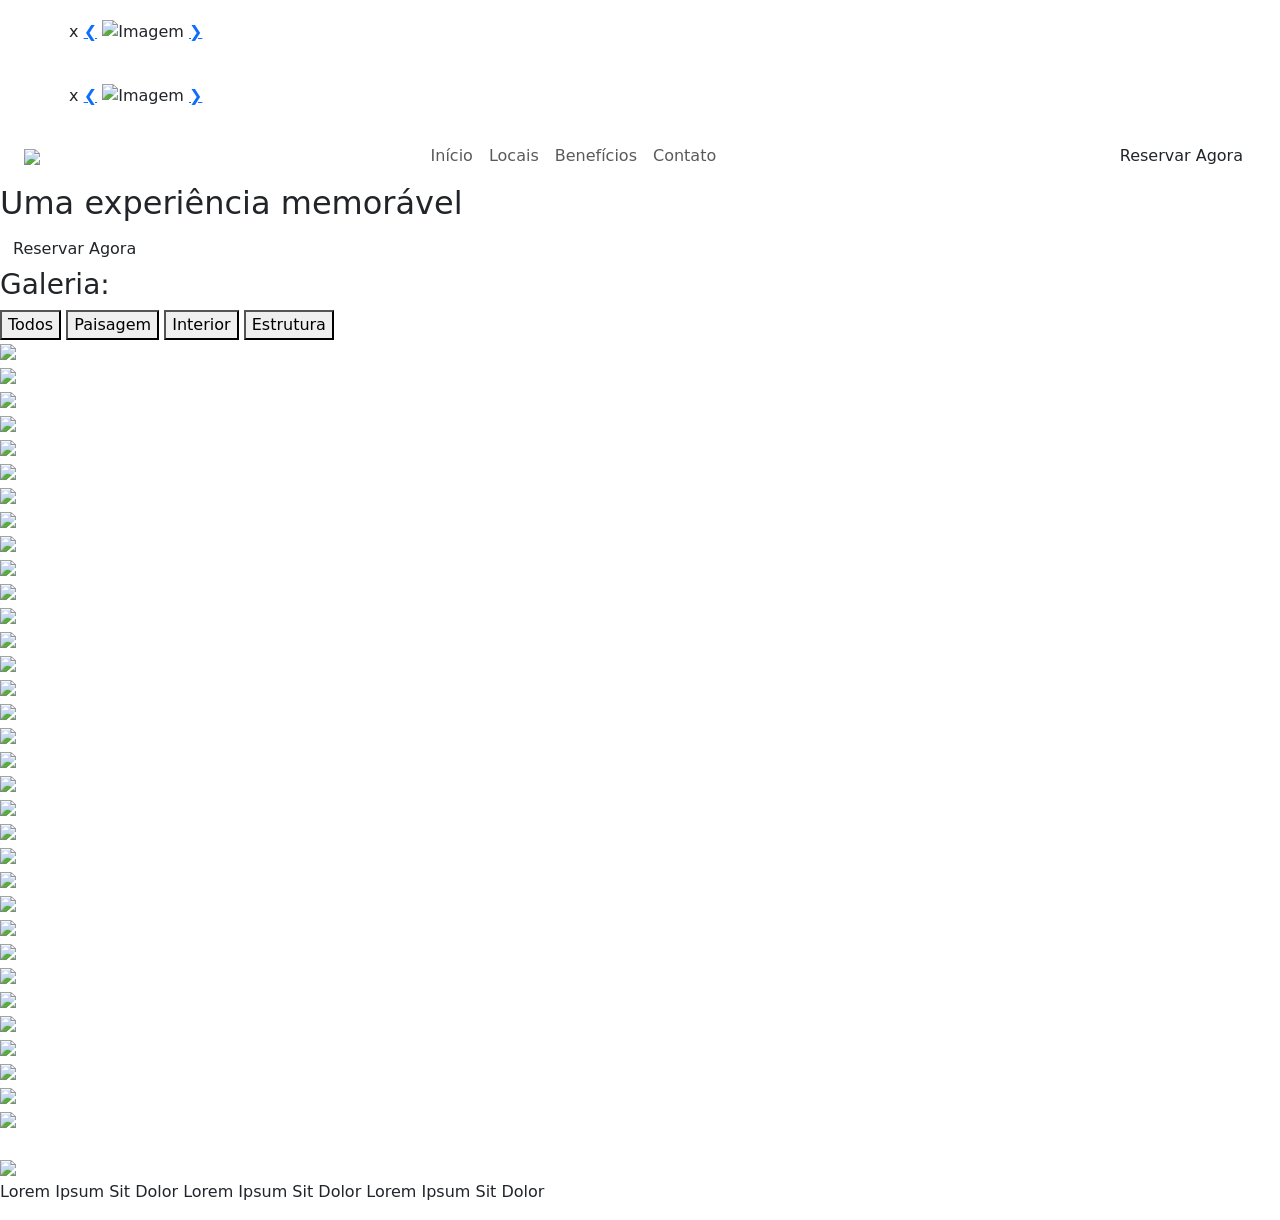
==== chacara.html @ eac4991c "Add files via upload" ====
<!DOCTYPE html>
<html lang="pt-br">

<head>
    <meta charset="UTF-8" />
    <meta name="viewport" content="width=device-width, initial-scale=1.0" />
    <link href="https://cdn.jsdelivr.net/npm/bootstrap@5.3.2/dist/css/bootstrap.min.css" rel="stylesheet"
        integrity="sha384-T3c6CoIi6uLrA9TneNEoa7RxnatzjcDSCmG1MXxSR1GAsXEV/Dwwykc2MPK8M2HN" crossorigin="anonymous" />
    <link rel="stylesheet" href="assets/css/global.css" />
    <link rel="stylesheet" href="assets/css/style.css" />
    <link rel="stylesheet" href="assets/css/galeria.css" />
    <link rel="stylesheet" href="assets/css/modal.css" />
    <title>chácara Pé na Areia</title>
    <!-- Favicons -->
    <link href="assets/img/Canis/Canis.svg" rel="icon" />
    <link href="assets/img/Canis/Canis.svg" rel="apple-touch-icon" />
</head>

<body>
    <main>
        <!-- Modal Image -->
        <div id="modal-image">
            <dv class="modal-content-img">
                <span class="modal-counter" id="modal-counter"></span>
                <a href="#" id="download-link" download><svg fill="#ffffff" height="64px" width="64px" version="1.1"
                        id="Layer_1" xmlns="http://www.w3.org/2000/svg" xmlns:xlink="http://www.w3.org/1999/xlink"
                        viewBox="0 0 330.00 330.00" xml:space="preserve" stroke="#ffffff" stroke-width="0.0033">
                        <g id="SVGRepo_bgCarrier" stroke-width="0"></g>
                        <g id="SVGRepo_tracerCarrier" stroke-linecap="round" stroke-linejoin="round"></g>
                        <g id="SVGRepo_iconCarrier">
                            <g id="XMLID_24_">
                                <path id="XMLID_25_"
                                    d="M154.389,265.602c0.351,0.35,0.719,0.683,1.103,0.997c0.169,0.138,0.347,0.258,0.52,0.388 c0.218,0.164,0.432,0.333,0.659,0.484c0.212,0.142,0.432,0.265,0.649,0.395c0.202,0.121,0.4,0.248,0.608,0.359 c0.224,0.12,0.453,0.221,0.681,0.328c0.215,0.102,0.427,0.21,0.648,0.301c0.223,0.092,0.45,0.167,0.676,0.247 c0.235,0.085,0.468,0.175,0.709,0.248c0.226,0.068,0.456,0.119,0.685,0.176c0.246,0.062,0.489,0.131,0.739,0.181 c0.263,0.052,0.528,0.083,0.794,0.121c0.219,0.031,0.435,0.073,0.658,0.095c0.492,0.048,0.986,0.075,1.48,0.075 c0.494,0,0.988-0.026,1.48-0.075c0.225-0.022,0.444-0.064,0.667-0.096c0.262-0.037,0.524-0.068,0.784-0.12 c0.255-0.05,0.503-0.121,0.754-0.184c0.223-0.057,0.448-0.105,0.669-0.172c0.246-0.075,0.483-0.167,0.724-0.253 c0.221-0.08,0.444-0.152,0.662-0.242c0.225-0.093,0.44-0.202,0.659-0.306c0.225-0.106,0.452-0.206,0.672-0.324 c0.21-0.112,0.408-0.239,0.611-0.361c0.217-0.13,0.437-0.252,0.648-0.394c0.222-0.148,0.431-0.314,0.643-0.473 c0.179-0.134,0.362-0.258,0.536-0.4c0.365-0.3,0.714-0.617,1.049-0.949c0.016-0.016,0.033-0.028,0.049-0.044l70.002-69.998 c5.858-5.858,5.858-15.355,0-21.213c-5.857-5.858-15.355-5.857-21.213-0.001l-44.396,44.393V15c0-8.284-6.716-15-15-15 c-8.284,0-15,6.716-15,15v203.785l-44.392-44.391c-5.858-5.858-15.356-5.858-21.213,0c-5.858,5.858-5.858,15.355,0,21.213 L154.389,265.602z">
                                </path>
                                <path id="XMLID_26_"
                                    d="M315,300H15c-8.284,0-15,6.716-15,15s6.716,15,15,15h300c8.284,0,15-6.716,15-15S323.284,300,315,300z">
                                </path>
                            </g>
                        </g>
                    </svg></a>
                <span class="close-img" onclick="closeModal()">x</span>
                <a href="#" class="prev" onclick="changeImage(-1)">&#10094;</a>
                <img src="" alt="Imagem" id="modal-img" class="modal-img">
                <a href="#" class="next" onclick="changeImage(1)">&#10095;</a>
            </dv>
        </div>
        <!-- Modal Image -->
        <div id="modal-image">
            <dv class="modal-content-img">
                <span class="modal-counter" id="modal-counter"></span>
                <a href="#" id="download-link" download><svg fill="#ffffff" height="64px" width="64px" version="1.1"
                        id="Layer_1" xmlns="http://www.w3.org/2000/svg" xmlns:xlink="http://www.w3.org/1999/xlink"
                        viewBox="0 0 330.00 330.00" xml:space="preserve" stroke="#ffffff" stroke-width="0.0033">
                        <g id="SVGRepo_bgCarrier" stroke-width="0"></g>
                        <g id="SVGRepo_tracerCarrier" stroke-linecap="round" stroke-linejoin="round"></g>
                        <g id="SVGRepo_iconCarrier">
                            <g id="XMLID_24_">
                                <path id="XMLID_25_"
                                    d="M154.389,265.602c0.351,0.35,0.719,0.683,1.103,0.997c0.169,0.138,0.347,0.258,0.52,0.388 c0.218,0.164,0.432,0.333,0.659,0.484c0.212,0.142,0.432,0.265,0.649,0.395c0.202,0.121,0.4,0.248,0.608,0.359 c0.224,0.12,0.453,0.221,0.681,0.328c0.215,0.102,0.427,0.21,0.648,0.301c0.223,0.092,0.45,0.167,0.676,0.247 c0.235,0.085,0.468,0.175,0.709,0.248c0.226,0.068,0.456,0.119,0.685,0.176c0.246,0.062,0.489,0.131,0.739,0.181 c0.263,0.052,0.528,0.083,0.794,0.121c0.219,0.031,0.435,0.073,0.658,0.095c0.492,0.048,0.986,0.075,1.48,0.075 c0.494,0,0.988-0.026,1.48-0.075c0.225-0.022,0.444-0.064,0.667-0.096c0.262-0.037,0.524-0.068,0.784-0.12 c0.255-0.05,0.503-0.121,0.754-0.184c0.223-0.057,0.448-0.105,0.669-0.172c0.246-0.075,0.483-0.167,0.724-0.253 c0.221-0.08,0.444-0.152,0.662-0.242c0.225-0.093,0.44-0.202,0.659-0.306c0.225-0.106,0.452-0.206,0.672-0.324 c0.21-0.112,0.408-0.239,0.611-0.361c0.217-0.13,0.437-0.252,0.648-0.394c0.222-0.148,0.431-0.314,0.643-0.473 c0.179-0.134,0.362-0.258,0.536-0.4c0.365-0.3,0.714-0.617,1.049-0.949c0.016-0.016,0.033-0.028,0.049-0.044l70.002-69.998 c5.858-5.858,5.858-15.355,0-21.213c-5.857-5.858-15.355-5.857-21.213-0.001l-44.396,44.393V15c0-8.284-6.716-15-15-15 c-8.284,0-15,6.716-15,15v203.785l-44.392-44.391c-5.858-5.858-15.356-5.858-21.213,0c-5.858,5.858-5.858,15.355,0,21.213 L154.389,265.602z">
                                </path>
                                <path id="XMLID_26_"
                                    d="M315,300H15c-8.284,0-15,6.716-15,15s6.716,15,15,15h300c8.284,0,15-6.716,15-15S323.284,300,315,300z">
                                </path>
                            </g>
                        </g>
                    </svg></a>
                <span class="close-img" onclick="closeModal()">x</span>
                <a href="#" class="prev" onclick="changeImage(-1)">&#10094;</a>
                <img src="" alt="Imagem" id="modal-img" class="modal-img">
                <a href="#" class="next" onclick="changeImage(1)">&#10095;</a>
            </dv>
        </div>
        <header class="container-fluid chacara">
            <nav id="offcanvas" class="navbar justify-content-around navbar-expand-md ">
                <div class="container-fluid">
                    <a class="navbar-toggler d-md-none" type="a" data-bs-toggle="offcanvas"
                        data-bs-target="#offcanvasNavbar" aria-controls="offcanvasNavbar"
                        aria-label="Toggle navigation">
                        <!-- Icone Botão OffCanvas -->
                        <svg xmlns="http://www.w3.org/2000/svg" width="22" height="22" viewBox="0 0 22 22" fill="none">
                            <path
                                d="M0.626465 15.625H13.436C13.5183 15.6251 13.5998 15.6089 13.6758 15.5774C13.7519 15.546 13.821 15.4998 13.8792 15.4417C13.9373 15.3835 13.9835 15.3144 14.0149 15.2383C14.0464 15.1623 14.0626 15.0808 14.0625 14.9985V13.1265C14.0626 13.0442 14.0464 12.9627 14.0149 12.8867C13.9835 12.8106 13.9373 12.7415 13.8792 12.6833C13.821 12.6252 13.7519 12.579 13.6758 12.5476C13.5998 12.5161 13.5183 12.4999 13.436 12.5H0.626465C0.544178 12.4999 0.462687 12.5161 0.386651 12.5476C0.310616 12.579 0.24153 12.6252 0.183344 12.6833C0.125159 12.7415 0.0790163 12.8106 0.0475562 12.8867C0.0160961 12.9627 -6.40206e-05 13.0442 1.90603e-07 13.1265V14.9985C-6.40206e-05 15.0808 0.0160961 15.1623 0.0475562 15.2383C0.0790163 15.3144 0.125159 15.3835 0.183344 15.4417C0.24153 15.4998 0.310616 15.546 0.386651 15.5774C0.462687 15.6089 0.544178 15.6251 0.626465 15.625ZM0.626465 3.125H13.436C13.5183 3.12506 13.5998 3.1089 13.6758 3.07744C13.7519 3.04598 13.821 2.99984 13.8792 2.94166C13.9373 2.88347 13.9835 2.81438 14.0149 2.73835C14.0464 2.66231 14.0626 2.58082 14.0625 2.49854V0.626465C14.0626 0.544179 14.0464 0.462687 14.0149 0.386651C13.9835 0.310616 13.9373 0.24153 13.8792 0.183344C13.821 0.125159 13.7519 0.0790162 13.6758 0.0475561C13.5998 0.0160961 13.5183 -6.40206e-05 13.436 1.90604e-07H0.626465C0.544178 -6.40206e-05 0.462687 0.0160961 0.386651 0.0475561C0.310616 0.0790162 0.24153 0.125159 0.183344 0.183344C0.125159 0.24153 0.0790163 0.310616 0.0475562 0.386651C0.0160961 0.462687 -6.40206e-05 0.544179 1.90603e-07 0.626465V2.49854C-6.40206e-05 2.58082 0.0160961 2.66231 0.0475562 2.73835C0.0790163 2.81438 0.125159 2.88347 0.183344 2.94166C0.24153 2.99984 0.310616 3.04598 0.386651 3.07744C0.462687 3.1089 0.544178 3.12506 0.626465 3.125ZM21.0938 6.25H0.78125C0.57405 6.25 0.375336 6.33231 0.228823 6.47882C0.0823102 6.62534 1.90603e-07 6.82405 1.90603e-07 7.03125V8.59375C1.90603e-07 8.80095 0.0823102 8.99966 0.228823 9.14618C0.375336 9.29269 0.57405 9.375 0.78125 9.375H21.0938C21.301 9.375 21.4997 9.29269 21.6462 9.14618C21.7927 8.99966 21.875 8.80095 21.875 8.59375V7.03125C21.875 6.82405 21.7927 6.62534 21.6462 6.47882C21.4997 6.33231 21.301 6.25 21.0938 6.25ZM21.0938 18.75H0.78125C0.57405 18.75 0.375336 18.8323 0.228823 18.9788C0.0823102 19.1253 1.90603e-07 19.324 1.90603e-07 19.5312V21.0938C1.90603e-07 21.301 0.0823102 21.4997 0.228823 21.6462C0.375336 21.7927 0.57405 21.875 0.78125 21.875H21.0938C21.301 21.875 21.4997 21.7927 21.6462 21.6462C21.7927 21.4997 21.875 21.301 21.875 21.0938V19.5312C21.875 19.324 21.7927 19.1253 21.6462 18.9788C21.4997 18.8323 21.301 18.75 21.0938 18.75Z"
                                fill="white" />
                        </svg>
                    </a>
                    <!-- logo Canis -->
                    <a href="index.html">
                        <img src="./assets/img/canis-png-deitado-transparente/4.png" width="100">
                    </a>
                    <div class="offcanvas offcanvas-start " tabindex="-1" id="offcanvasNavbar"
                        aria-labelledby="offcanvasNavbarLabel">
                        <!-- Conteudo do OffCanvas -->
                        <div class="offcanvas-header">
                            <a type="a" class="btn-close" data-bs-dismiss="offcanvas" aria-label="Close"></a>
                        </div>
                        <div class="offcanvas-body d-md-block">
                            <ul class="navbar-nav justify-content-center flex-grow-1">
                                <li class="nav-item">
                                    <a class="nav-link custom-nav-link" aria-current="page"
                                        href="./index.html">Início</a>
                                </li>
                                <hr />
                                <li class="nav-item">
                                    <a class="nav-link custom-nav-link" aria-current="page"
                                        href="./index.html#conheca">Locais</a>
                                </li>
                                <hr />
                                <li class="nav-item">
                                    <a class="nav-link custom-nav-link" aria-current="page"
                                        href="./index.html#beneficios">Benefícios</a>
                                </li>
                                <hr />
                                <li class="nav-item">
                                    <a class="nav-link custom-nav-link" aria-current="page"
                                        href="./index.html#contatos">Contato</a>
                                </li>
                                <hr />
                                <li class="nav-item d-flex justify-content-center d-md-none p-5">
                                    <a href="https://api.whatsapp.com/send?phone=+5513981957811&text=Olá"
                                        target="_blank" class="btn btn-reserva">Reservar Agora</a>
                                </li>
                            </ul>
                        </div>
                    </div>
                    <div class="nav-item d-flex justify-content-start d-none d-md-flex">
                        <a href="https://api.whatsapp.com/send?phone=+5513981957811&text=Olá" target="_blank"
                            class="btn btn-reserva">Reservar Agora</a>
                    </div>
                </div>
            </nav>
        </header>
        <!-- Descrição do local -->
        <!-- desc web -->
        <section id="container-descricao-chacara"></section>
        <!-- desc mobile -->
        <section class="container-descricao d-md-none">
            <div class="descricao-title">
                <h1>Chácara <span class="desc-special-word">Pé na Areia</span></h1>
            </div>
            <div class="descricao-img">
                <img src="./assets/img/chacara/interior-9.jpg">
            </div>
            <div class="descricao-text">
                <p>Alugamos para finais de semana, temporadas e eventos.</p>
            </div>
            <div class="container-botao">
                <a href="https://api.whatsapp.com/send?phone=+5513981957811&text=Olá" target="_blank"
                    class="btn btn-reserva">Reservar Agora</a>
            </div>
            <div class="container-localiza">
                <a class="localiza" href="https://www.google.com/maps?q=-25.0297881,-47.9128129" target="_blank">Ver
                    Localização no Google
                    Maps&nbsp;<img src="./assets/img/external-link-alt.svg"></a>
            </div>
            <div class="container-itens">
                <div class="item">
                    <div class="logo-item">
                        <img src="./assets/img/home.svg">
                    </div>&nbsp;&nbsp;
                    <div class="item-text">
                        <p>Mobiliado, com utensílios de cozinha e quarto</p>
                    </div>
                </div>
                <div class="item">
                    <div class="logo-item">
                        <img src="./assets/img/praia.svg">
                    </div>&nbsp;&nbsp;
                    <div class="item-text">
                        <p>Praia Particular</p>
                    </div>
                </div>
                <div class="item">
                    <div class="logo-item">
                        <img src="./assets/img/wifi.svg">
                    </div>&nbsp;&nbsp;
                    <div class="item-text">
                        <p>Wifi, luz e água disponíveis gratuitamente</p>
                    </div>
                </div>
            </div>
        </section>
        <!-- Reserva -->
        <section class="container-reserva">
            <div class="reserva-title">
                <h2>Uma experiência memorável</h2>
            </div>
            <div class="container-botao-3">
                <a href="https://api.whatsapp.com/send?phone=+5513981957811&text=Olá" target="_blank"
                    class="btn btn-reserva-3">Reservar Agora</a>
            </div>
        </section>
        <section class="container-galeria">
            <!-- Galeria title  -->
            <div class="galeria-title">
                <h3>Galeria:</h3>
            </div>
            <!-- Galeria code  -->
            <div class="filters" id="filters">
                <button data-filter="*" class="filter-button">Todos</button>
                <button data-filter=".filter-paisagem" class="filter-button">Paisagem
                </button>
                <button data-filter=".filter-interior" class="filter-button">Interior</button>
                <button data-filter=".filter-estrutura" class="filter-button">Estrutura</button>
            </div>
            <div class="gallery" data-aos="fade-up" data-aos-delay="200">
                <!-- FOTO 1 -->
                <div class="filter filter-interior"  data-category="filter-interior">
                    <div class="galeria-img">
                        <img class="gallery-image" onclick="openModal('./assets/img/chacara/interior-1.jpg', 0)" src="./assets/img/chacara/interior-1.jpg">
                    </div>
                </div>
                <!-- FOTO 2 -->
                <div class="filter filter-interior" data-category="filter-interior">
                    <div class="galeria-img">
                        <img class="gallery-image" onclick="openModal('./assets/img/chacara/interior-2.jpg', 1)" src="./assets/img/chacara/interior-2.jpg">
                    </div>
                </div>
                <!-- FOTO 3 -->
                <div class="filter filter-interior" data-category="filter-interior">
                    <div class="galeria-img">
                        <img class="gallery-image" onclick="openModal('./assets/img/chacara/interior-3.jpg', 2)" src="./assets/img/chacara/interior-3.jpg">
                    </div>
                </div>
                <!-- FOTO 4 -->
                <div class="filter filter-interior" data-category="filter-interior">
                    <div class="galeria-img">
                        <img class="gallery-image" onclick="openModal('./assets/img/chacara/interior-4.jpg', 3)" src="./assets/img/chacara/interior-4.jpg">
                    </div>
                </div>
                <!-- FOTO 5 -->
                <div class="filter filter-interior" data-category="filter-interior">
                    <div class="galeria-img">
                        <img class="gallery-image" onclick="openModal('./assets/img/chacara/interior-5.jpg', 4)" src="./assets/img/chacara/interior-5.jpg">
                    </div>
                </div>
                <!-- FOTO 6 -->
                <div class="filter filter-interior" data-category="filter-interior">
                    <div class="galeria-img">
                        <img class="gallery-image" onclick="openModal('./assets/img/chacara/interior-6.jpg', 5)" src="./assets/img/chacara/interior-6.jpg">
                    </div>
                </div>
                <!-- FOTO 7 -->
                <div class="filter filter-interior" data-category="filter-interior">
                    <div class="galeria-img">
                        <img class="gallery-image" onclick="openModal('./assets/img/chacara/interior-7.jpg', 6)" src="./assets/img/chacara/interior-7.jpg">
                    </div>
                </div>
                <!-- FOTO 8 -->
                <div class="filter filter-interior" data-category="filter-interior">
                    <div class="galeria-img">
                        <img class="gallery-image" onclick="openModal('./assets/img/chacara/interior-8.jpg', 7)" src="./assets/img/chacara/interior-8.jpg">
                    </div>
                </div>
                <!-- FOTO 9 -->
                <div class="filter filter-interior" data-category="filter-interior">
                    <div class="galeria-img">
                        <img class="gallery-image" onclick="openModal('./assets/img/chacara/interior-9.jpg', 8)" src="./assets/img/chacara/interior-9.jpg">
                    </div>
                </div>
                <!-- FOTO 10 -->
                <div class="filter filter-interior" data-category="filter-interior">
                    <div class="galeria-img">
                        <img class="gallery-image" onclick="openModal('./assets/img/chacara/interior-10.jpg', 9)" src="./assets/img/chacara/interior-10.jpg">
                    </div>
                </div>
                <!-- FOTO 11 -->
                <div class="filter filter-interior" data-category="filter-interior">
                    <div class="galeria-img">
                        <img class="gallery-image" onclick="openModal('./assets/img/chacara/interior-11.jpg', 10)" src="./assets/img/chacara/interior-11.jpg">
                    </div>
                </div>

                <!-- FOTO 12 -->
                <div class="filter filter-estrutura" data-category="filter-estrutura">
                    <div class="galeria-img">
                        <img class="gallery-image" onclick="openModal('./assets/img/chacara/estrutura-1.jpg', 11)" src="./assets/img/chacara/estrutura-1.jpg">
                    </div>
                </div>
                <!-- FOTO 13 -->
                <div class="filter filter-estrutura" data-category="filter-estrutura">
                    <div class="galeria-img">
                        <img class="gallery-image" onclick="openModal('./assets/img/chacara/estrutura-2.jpg', 12)" src="./assets/img/chacara/estrutura-2.jpg">
                    </div>
                </div>
                <!-- FOTO 14 -->
                <div class="filter filter-estrutura" data-category="filter-estrutura">
                    <div class="galeria-img">
                        <img class="gallery-image" onclick="openModal('./assets/img/chacara/estrutura-3.jpg', 13)" src="./assets/img/chacara/estrutura-3.jpg">
                    </div>
                </div>
                <!-- FOTO 15 -->
                <div class="filter filter-estrutura" data-category="filter-estrutura">
                    <div class="galeria-img">
                        <img class="gallery-image" onclick="openModal('./assets/img/chacara/estrutura-4.jpg', 14)" src="./assets/img/chacara/estrutura-4.jpg">
                    </div>
                </div>

                <!-- FOTO 16 -->
                <div class="filter filter-paisagem" data-category="filter-paisagem">
                    <div class="galeria-img">
                        <img class="gallery-image" onclick="openModal('./assets/img/chacara/paisagem-1.jpg', 15)" src="./assets/img/chacara/paisagem-1.jpg">
                    </div>
                </div>

                <!-- FOTO 17 -->
                <div class="filter filter-paisagem" data-category="filter-paisagem">
                    <div class="galeria-img">
                        <img class="gallery-image" onclick="openModal('./assets/img/chacara/paisagem-2.jpg', 16)" src="./assets/img/chacara/paisagem-2.jpg">
                    </div>
                </div>
                <!-- FOTO 18 -->
                <div class="filter filter-paisagem" data-category="filter-paisagem">
                    <div class="galeria-img">
                        <img class="gallery-image" onclick="openModal('./assets/img/chacara/paisagem-3.jpg', 17)" src="./assets/img/chacara/paisagem-3.jpg">
                    </div>
                </div>
                <!-- FOTO 19 -->
                <div class="filter filter-paisagem" data-category="filter-paisagem">
                    <div class="galeria-img">
                        <img class="gallery-image" onclick="openModal('./assets/img/chacara/paisagem-4.jpg', 18)" src="./assets/img/chacara/paisagem-4.jpg">
                    </div>
                </div>
                <!-- FOTO 20 -->
                <div class="filter filter-paisagem" data-category="filter-paisagem">
                    <div class="galeria-img">
                        <img class="gallery-image" onclick="openModal('./assets/img/chacara/paisagem-5.jpg', 19)" src="./assets/img/chacara/paisagem-5.jpg">
                    </div>
                </div>
                <!-- FOTO 21 -->
                <div class="filter filter-paisagem" data-category="filter-paisagem">
                    <div class="galeria-img">
                        <img class="gallery-image" onclick="openModal('./assets/img/chacara/paisagem-6.jpg', 20)" src="./assets/img/chacara/paisagem-6.jpg">
                    </div>
                </div>
                <!-- FOTO 22 -->
                <div class="filter filter-paisagem" data-category="filter-paisagem">
                    <div class="galeria-img">
                        <img class="gallery-image" onclick="openModal('./assets/img/chacara/paisagem-7.jpg', 21)" src="./assets/img/chacara/paisagem-7.jpg">
                    </div>
                </div>
                <!-- FOTO 23 -->
                <div class="filter filter-paisagem" data-category="filter-paisagem">
                    <div class="galeria-img">
                        <img class="gallery-image" onclick="openModal('./assets/img/chacara/paisagem-8.jpg', 22)" src="./assets/img/chacara/paisagem-8.jpeg">
                    </div>
                </div>
                <!-- FOTO 24 -->
                <div class="filter filter-paisagem" data-category="filter-paisagem">
                    <div class="galeria-img">
                        <img class="gallery-image" onclick="openModal('./assets/img/chacara/paisagem-9.jpg', 23)" src="./assets/img/chacara/paisagem-9.jpg">
                    </div>
                </div>
                <!-- FOTO 25 -->
                <div class="filter filter-paisagem" data-category="filter-paisagem">
                    <div class="galeria-img">
                        <img class="gallery-image" onclick="openModal('./assets/img/chacara/paisagem-10.jpg', 24)" src="./assets/img/chacara/paisagem-10.png">
                    </div>
                </div>
                <!-- FOTO 26 -->
                <div class="filter filter-paisagem" data-category="filter-paisagem">
                    <div class="galeria-img">
                        <img class="gallery-image" onclick="openModal('./assets/img/chacara/paisagem-11.jpg', 25)" src="./assets/img/chacara/paisagem-11.jpg">
                    </div>
                </div>
                <!-- FOTO 27 -->
                <div class="filter filter-paisagem" data-category="filter-paisagem">
                    <div class="galeria-img">
                        <img class="gallery-image" onclick="openModal('./assets/img/chacara/paisagem-12.jpg', 26)" src="./assets/img/chacara/paisagem-12.jpg">
                    </div>
                </div>
                <!-- FOTO 28 -->
                <div class="filter filter-paisagem" data-category="filter-paisagem">
                    <div class="galeria-img">
                        <img class="gallery-image" onclick="openModal('./assets/img/chacara/paisagem-13.jpg', 27)" src="./assets/img/chacara/paisagem-13.jpg">
                    </div>
                </div>
                <!-- FOTO 29 -->
                <div class="filter filter-paisagem" data-category="filter-paisagem">
                    <div class="galeria-img">
                        <img class="gallery-image" onclick="openModal('./assets/img/chacara/paisagem-14.jpg', 28)" src="./assets/img/chacara/paisagem-14.jpg">
                    </div>
                </div>
                <!-- FOTO 30 -->
                <div class="filter filter-paisagem" data-category="filter-paisagem">
                    <div class="galeria-img">
                        <img class="gallery-image" onclick="openModal('./assets/img/chacara/paisagem-15.jpg', 29)" src="./assets/img/chacara/paisagem-15.jpg">
                    </div>
                </div>
                <!-- FOTO 31 -->
                <div class="filter filter-paisagem" data-category="filter-paisagem">
                    <div class="galeria-img">
                        <img class="gallery-image" onclick="openModal('./assets/img/chacara/paisagem-16.jpg', 30)" src="./assets/img/chacara/paisagem-16.jpg">
                    </div>
                </div>
                <!-- FOTO 32 -->
                <div class="filter filter-paisagem" data-category="filter-paisagem">
                    <div class="galeria-img">
                        <img class="gallery-image" onclick="openModal('./assets/img/chacara/paisagem-17.jpg', 31)" src="./assets/img/chacara/paisagem-17.jpg">
                    </div>
                </div>
                <!-- FOTO 33 -->
                <div class="filter filter-paisagem" data-category="filter-paisagem">
                    <div class="galeria-img">
                        <img class="gallery-image" onclick="openModal('./assets/img/chacara/paisagem-18.jpg', 32)" src="./assets/img/chacara/paisagem-18.jpg">
                    </div>
                </div>
            </div>
        </section>
        <footer>
            <br>
            <img src="./assets/img/canis-svg-deitado-transparente/3.svg">
            <p>Lorem Ipsum Sit Dolor Lorem Ipsum Sit Dolor Lorem Ipsum Sit Dolor</p>
        </footer>
    </main>
    <!-- bootstrap -->
    <script src="https://cdn.jsdelivr.net/npm/@popperjs/core@2.11.8/dist/umd/popper.min.js"
        integrity="sha384-I7E8VVD/ismYTF4hNIPjVp/Zjvgyol6VFvRkX/vR+Vc4jQkC+hVqc2pM8ODewa9r"
        crossorigin="anonymous"></script>
    <script src="https://cdn.jsdelivr.net/npm/bootstrap@5.3.2/dist/js/bootstrap.min.js"
        integrity="sha384-BBtl+eGJRgqQAUMxJ7pMwbEyER4l1g+O15P+16Ep7Q9Q+zqX6gSbd85u4mG4QzX+"
        crossorigin="anonymous"></script>

    <!-- light box -->
    <script src="https://cdnjs.cloudflare.com/ajax/libs/lightgallery-js/1.4.0/js/lightgallery.min.js"></script>

    <!-- Jquery -->
    <script src="https://cdnjs.cloudflare.com/ajax/libs/jquery/3.6.0/jquery.min.js"></script>
    <script src="https://cdnjs.cloudflare.com/ajax/libs/jquery.isotope/3.0.6/isotope.pkgd.min.js"></script>
    <!-- main js -->
    <script src="./assets/javascript/main.js"></script>
</body>

</html>
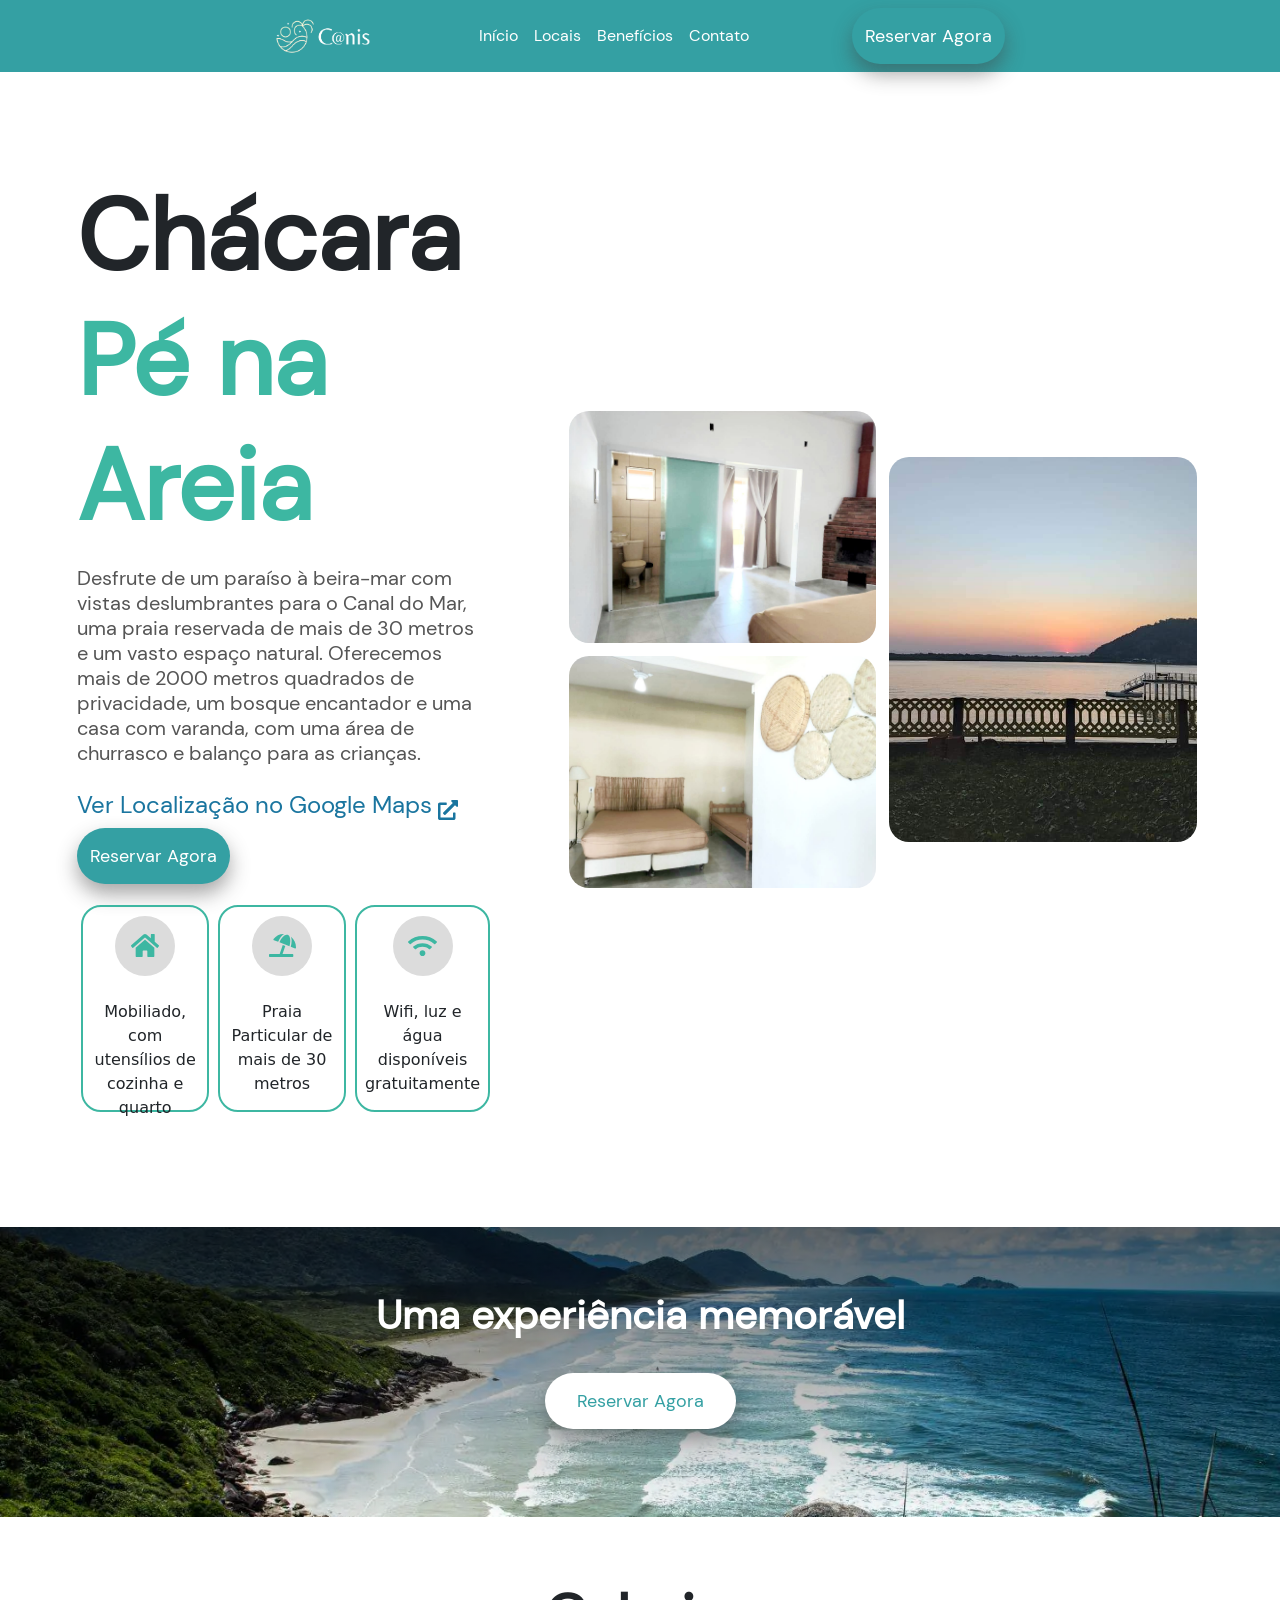
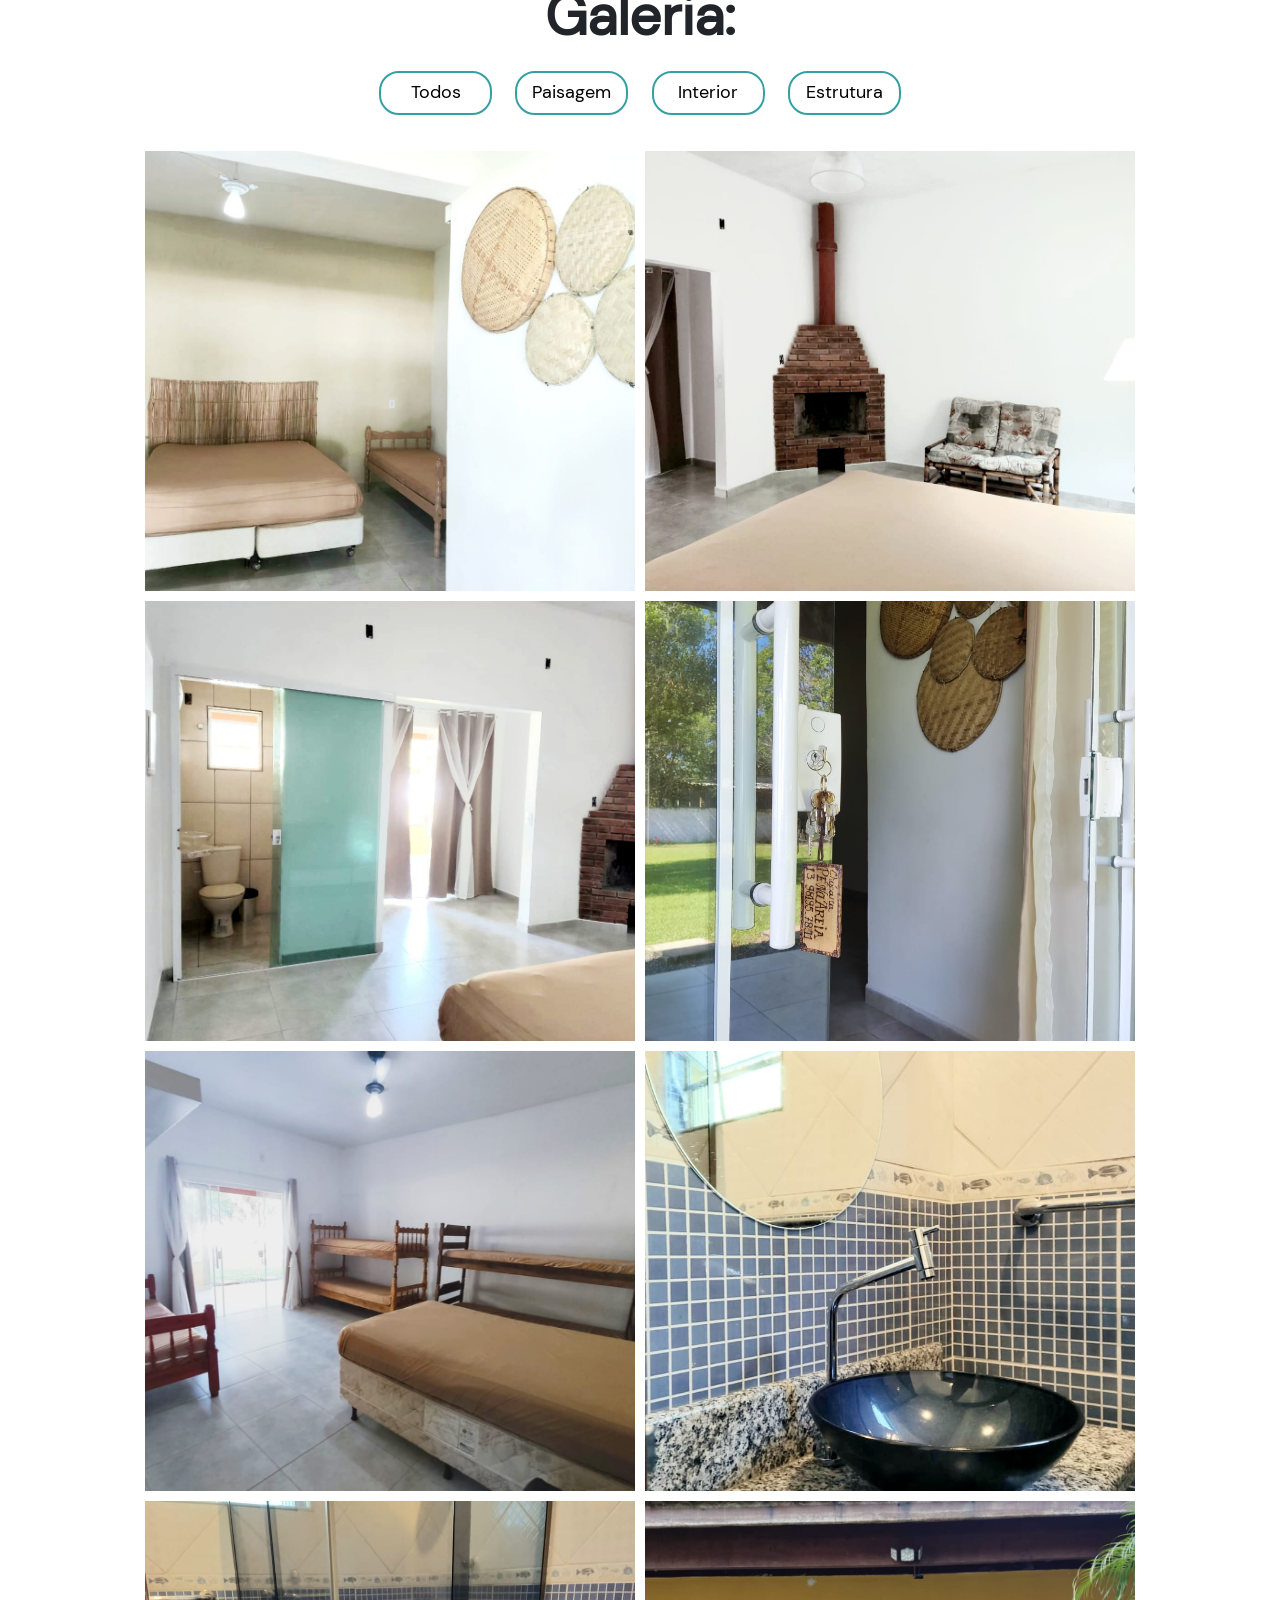
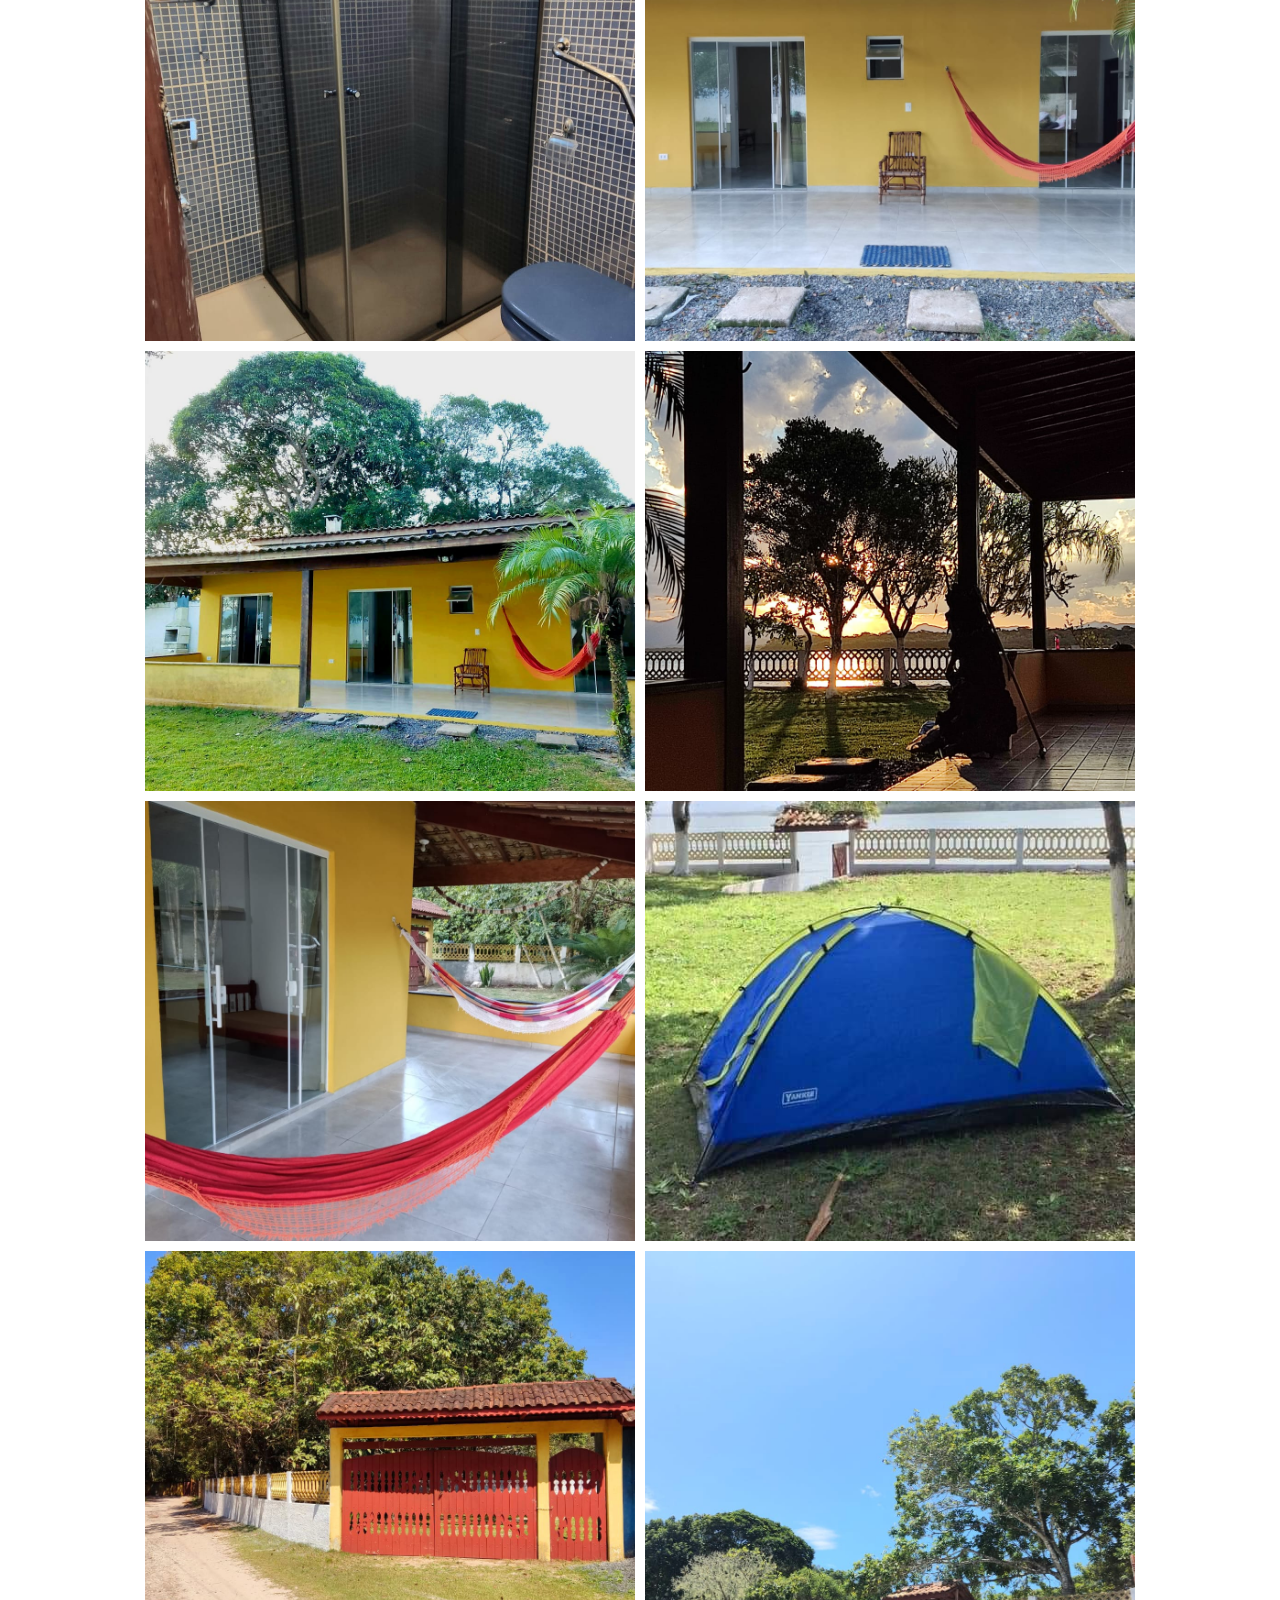
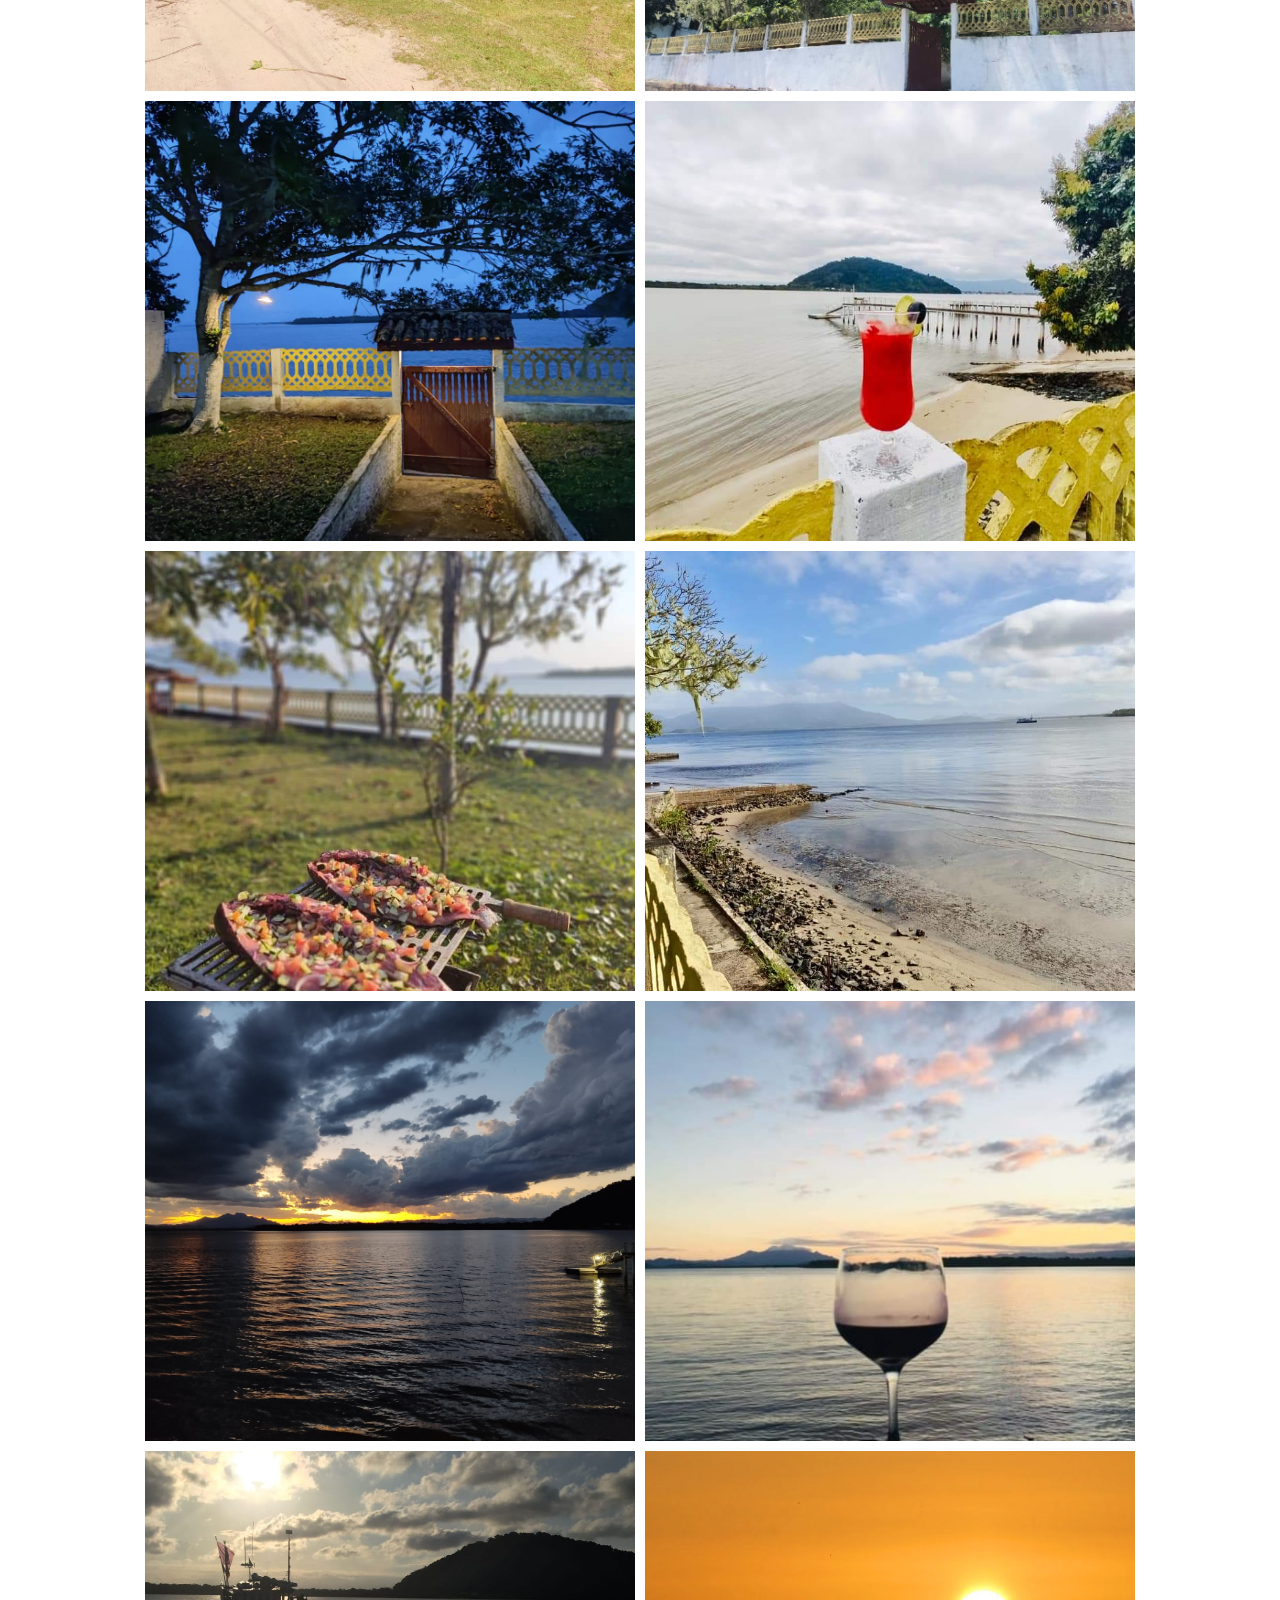
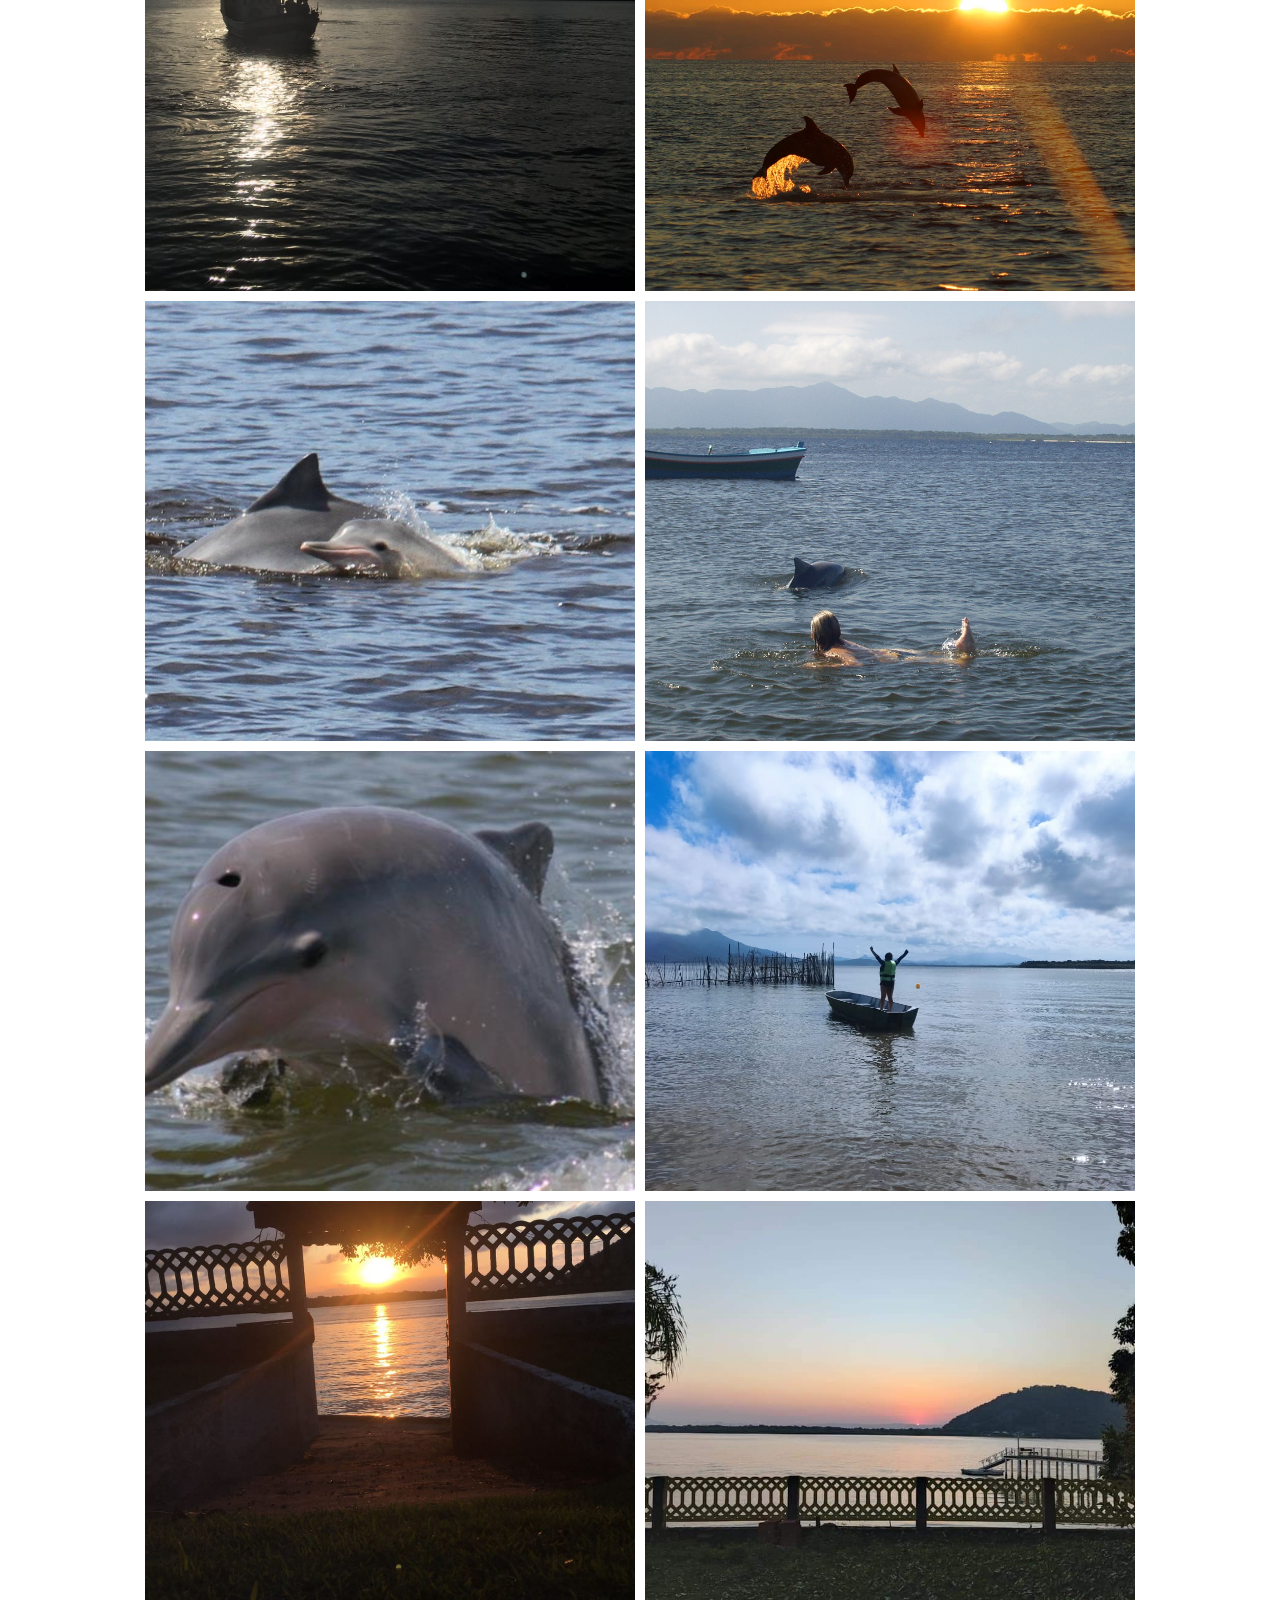
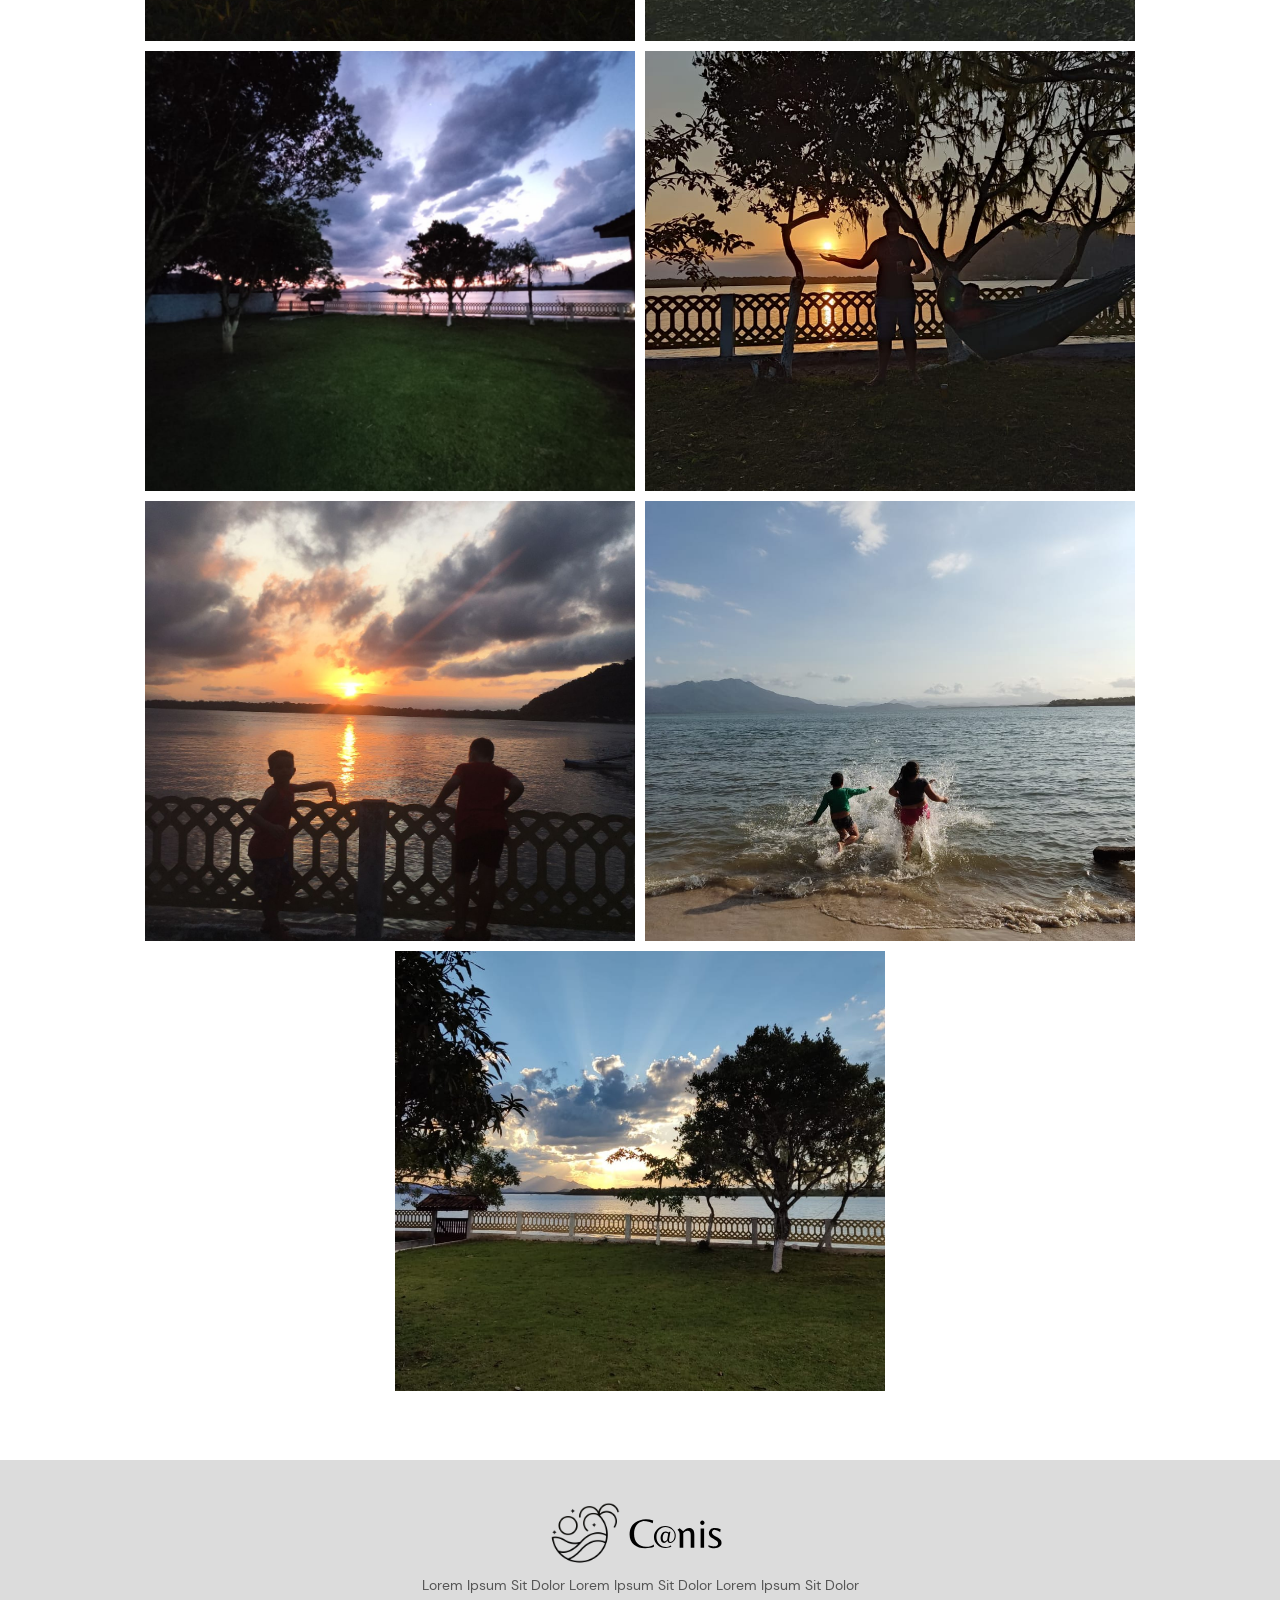
==== commit 7448cd5b: "amanda update" ====
--- a/chacara.html
+++ b/chacara.html
@@ -141,7 +141,8 @@
                 <img src="./assets/img/chacara/interior-9.jpg">
             </div>
             <div class="descricao-text">
-                <p>Alugamos para finais de semana, temporadas e eventos.</p>
+                <p>Desfrute de um paraíso à beira-mar com vistas deslumbrantes para o Canal do Mar, uma praia reservada de mais de 30 metros e um vasto espaço natural.
+                    Oferecemos mais de 2000 metros quadrados de privacidade, um bosque encantador e uma casa com varanda,  com uma área de churrasco e balanço para as crianças. </p>
             </div>
             <div class="container-botao">
                 <a href="https://api.whatsapp.com/send?phone=+5513981957811&text=Olá" target="_blank"
--- a/assets/css/global.css
+++ b/assets/css/global.css
@@ -0,0 +1,1196 @@
+@import url(fonts.css);
+@import url(style.css);
+
+/* Mobile */
+@media only screen and (max-width: 767px) {
+  .frase h1 {
+    margin-inline: 3%;
+  }
+
+  .frase {
+    font-family: DMSansRegular;
+    color: var(--fontColor);
+    font-size: 2em;
+    font-weight: 700;
+    line-height: 125%;
+  }
+
+  .custom-nav-link {
+    color: #000;
+    font-family: DMSansRegular;
+    font-size: 1.125em;
+    font-weight: 700;
+    line-height: 125%;
+  }
+
+  .custom-nav-link-active {
+    color: var(--primaryColor);
+    text-decoration: underline;
+    font-family: DMSansRegular;
+    font-size: 1.125em;
+    font-weight: 700;
+    line-height: 125%;
+  }
+
+  hr {
+    color: var(--primaryColor);
+    border: 1.5px solid;
+  }
+
+  .conheca {
+    display: flex;
+    flex-direction: column;
+    text-align: center;
+    justify-content: center;
+    padding-top: 2em;
+    background-color: var(--backgroundMobileClaro);
+    padding-bottom: 3em;
+
+  }
+
+  .text-entrada h2 {
+    font-family: DMSansRegular;
+    font-size: 1.5em;
+    font-weight: 700;
+    line-height: 125%;
+  }
+
+  .special-word {
+    color: var(--primaryColor);
+  }
+
+  .text-entrada p {
+    font-family: DMSansRegular;
+    font-size: 0.875em;
+    font-weight: 500;
+    line-height: 125%;
+    color: var(--secondaryFontColor);
+  }
+
+  .card {
+    border-radius: 20px;
+    border: 2px solid #BCBCBC;
+    background-color: var(--cardColor);
+    padding-inline: 3%;
+    padding-block-start: 5%;
+    margin-inline: 4%;
+    justify-content: center;
+  }
+
+  .card-img-top {
+    border-radius: 10px;
+    image-rendering: optimizeSpeed;
+    max-height: 25rem;
+    width: 100%;
+  }
+
+  .card-title {
+    font-family: DMSansRegular;
+    font-size: 1.5em;
+    font-weight: 600;
+    line-height: 125%;
+    text-align: start;
+  }
+
+  .card-info {
+    color: var(--cardInfo);
+    font-family: DMSansRegular;
+    font-size: 1em;
+    font-weight: 400;
+    line-height: 125%;
+    text-align: start;
+  }
+
+  .card-special-word {
+    font-size: 0.75em;
+    font-weight: 700;
+  }
+
+  .card-text {
+    font-family: DMSansRegular;
+    font-size: 1em;
+    font-weight: 400;
+    line-height: 125%;
+    text-align: start;
+  }
+
+  .btn-alugar {
+    color: var(--fontColor);
+    text-align: center;
+    font-family: DMSansRegular;
+    font-size: 1.125em;
+    font-style: normal;
+    font-weight: 700;
+    line-height: 125%;
+    background-color: var(--secondaryColor);
+    border-radius: 64px;
+    padding: 10px 20px;
+    box-shadow: 0px 10px 20px var(--shadowColor);
+    transition: 400ms;
+
+  }
+
+  .btn-alugar:hover {
+    color: var(--fontColor);
+    text-align: center;
+    font-family: DMSansRegular;
+    font-size: 1.125em;
+    font-style: normal;
+    font-weight: 700;
+    cursor: pointer;
+    line-height: 125%;
+    background-color: var(--secondaryColor);
+    border-radius: 64px;
+    padding: 10px 20px;
+    transform: scale(98%);
+    opacity: 75%;
+    box-shadow: 0px 10px 20px var(--shadowColor);
+    transition: 400ms;
+  }
+
+  .btn-mais {
+    text-align: center;
+    font-family: DMSansRegular;
+    font-size: 1.125em;
+    font-style: normal;
+    font-weight: 700;
+    line-height: 125%;
+    border-color: var(--secondaryColor);
+    border-radius: 64px;
+    padding: 10px 20px;
+    transition: 400ms;
+  }
+
+  .btn-mais:hover {
+    text-align: center;
+    font-family: DMSansRegular;
+    cursor: pointer;
+    font-size: 1.125em;
+    font-style: normal;
+    font-weight: 700;
+    line-height: 125%;
+    border-color: var(--secondaryColor);
+    border-radius: 64px;
+    padding: 10px 20px;
+    transform: scale(98%);
+    opacity: 75%;
+    transition: 400ms;
+  }
+
+  .container-beneficios {
+    margin-bottom: 50px;
+  }
+
+  .container-image {
+    display: flex;
+    flex-wrap: nowrap;
+    flex-direction: row;
+    justify-content: center;
+    align-items: center;
+    margin-inline: 5%;
+  }
+
+  .image-group-1 {
+    display: flex;
+    flex-direction: column;
+    align-items: end;
+  }
+
+  .image-group-2 {
+    display: flex;
+    flex-direction: column;
+    position: relative;
+    top: 25px;
+  }
+
+  .container-image img {
+    width: 153px;
+    height: 171px;
+    border-radius: 20px;
+    padding: 3%;
+  }
+
+  .beneficios {
+    display: flex;
+    flex-direction: column;
+    justify-content: center;
+    text-align: center;
+    margin: 4%;
+    flex-wrap: wrap;
+  }
+
+  .beneficios-title h1 {
+    text-align: center;
+    font-family: DMSansRegular;
+    font-size: 1.5em;
+    font-weight: 700;
+    line-height: 125%;
+  }
+
+  .beneficios-title p {
+    text-align: justify;
+    font-family: DMSansRegular;
+    font-size: 0.875em;
+    font-weight: 700;
+    line-height: 125%;
+    margin: 10px 40px;
+    color: var(--secondaryFontColor);
+  }
+
+  .beneficios-img {
+    padding: 2%;
+  }
+
+  .beneficios img {
+    max-width: 40px;
+    max-height: 40px;
+    min-width: 20px;
+    min-height: auto;
+  }
+
+  .beneficios-1,
+  .beneficios-3 {
+    display: flex;
+    flex-direction: row;
+    align-items: center;
+    border-radius: 10px;
+    margin: 5px 40px;
+    padding: 10px 30px;
+    background-color: var(--secondaryColor);
+  }
+
+  .beneficios-4,
+  .beneficios-2 {
+
+    display: flex;
+    flex-direction: row;
+    align-items: center;
+    border-radius: 10px;
+    margin: 5px 40px;
+    padding: 10px 30px;
+    background-color: var(--primaryColor);
+  }
+
+  .tipo-beneficio p {
+    color: var(--fontColor);
+    font-family: DMSansRegular;
+    font-size: 1em;
+    font-weight: 500;
+    line-height: 125%;
+    padding-top: 2%;
+    text-align: left;
+    padding-left: 4%;
+  }
+
+  .contatos {
+    display: flex;
+    flex-direction: column;
+    justify-content: center;
+    align-items: center;
+    padding-block: 50px;
+    background-color: var(--secondaryColor);
+  }
+
+  .contatos img {
+    max-width: 283px;
+    max-height: 283px;
+    width: 100%;
+    height: 100%;
+  }
+
+  .contatos-title h1 {
+    color: var(--fontColor);
+    text-align: center;
+    font-family: DMSansRegular;
+    font-size: 1.5em;
+    font-weight: 700;
+    line-height: 125%;
+  }
+
+  .contatos-title p {
+    color: var(--fontColor);
+    text-align: justify;
+    font-family: DMSansRegular;
+    font-size: 0.875em;
+    font-weight: 500;
+    padding: 0px 30px;
+    line-height: 125%;
+    margin: 0px 40px;
+  }
+
+  .whatsapp {
+    min-width: 250px;
+    max-width: 366px;
+    display: flex;
+    justify-content: start;
+    align-items: end;
+    background-color: #fff;
+    margin: 5px 40px;
+    padding: 10px 30px;
+    border-radius: 10px;
+    transition: 400ms;
+  }
+
+  .whatsapp:hover {
+    min-width: 250px;
+    max-width: 366px;
+    cursor: pointer;
+    display: flex;
+    justify-content: start;
+    align-items: end;
+    background-color: #fff;
+    margin: 5px 40px;
+    padding: 10px 30px;
+    border-radius: 10px;
+    transform: scale(98%);
+    opacity: 75%;
+    transition: 400ms;
+  }
+
+  .whatsapp-logo {
+    display: flex;
+    justify-content: center;
+    align-items: center;
+    width: 50px;
+    height: 50px;
+    flex-shrink: 0;
+    background-color: var(--primaryColor);
+    border-radius: 100%;
+    margin-block: 2%;
+  }
+
+  .whatsapp img {
+    width: 30px;
+    height: 30px;
+  }
+
+  .whatsapp p {
+    color: var(--secondaryColor);
+    font-family: DMSansRegular;
+    font-size: 1.5em;
+    font-weight: 700;
+    text-align: start;
+    line-height: 125%;
+  }
+
+  .contacts {
+    min-width: 250px;
+    max-width: 366px;
+    display: flex;
+    justify-content: start;
+    align-items: end;
+    background-color: var(--btnContato);
+    margin: 5px 40px;
+    padding: 10px 30px;
+    border-radius: 10px;
+    transition: 400ms;
+  }
+
+  .contacts:hover {
+    min-width: 250px;
+    max-width: 366px;
+    display: flex;
+    justify-content: start;
+    align-items: end;
+    text-align: start;
+    cursor: pointer;
+    background-color: var(--btnContato);
+    margin: 5px 40px;
+    padding: 10px 30px;
+    border-radius: 10px;
+    transform: scale(98%);
+    opacity: 75%;
+    transition: 400ms;
+  }
+
+  .contacts-logo {
+    display: flex;
+    justify-content: center;
+    align-items: center;
+    width: 50px;
+    height: 50px;
+    flex-shrink: 0;
+    background-color: var(--btnClose);
+    border-radius: 100%;
+    margin-block: 2%;
+  }
+
+  .contacts img {
+    width: 30px;
+    height: 30px;
+  }
+
+  .contacts p {
+    color: var(--fontColor);
+    font-family: DMSansRegular;
+    font-size: 1.25em;
+    font-weight: 500;
+    line-height: 125%;
+  }
+
+  .social p {
+    font-family: DMSansRegular;
+    font-size: 1em;
+    font-weight: 500;
+    line-height: 125%;
+    text-align: start;
+    color: var(--fontColor);
+  }
+
+  .container-logo {
+    display: flex;
+    flex-direction: row;
+    justify-content: space-around;
+    align-items: center;
+  }
+
+  .social-logo {
+    display: flex;
+    background-color: var(--primaryColor);
+    width: 82px;
+    height: 82px;
+    flex-shrink: 0;
+    margin: 8%;
+    border-radius: 100%;
+    align-items: center;
+    justify-content: center;
+    transition: 400ms;
+  }
+
+  .social-logo:hover {
+    display: flex;
+    background-color: var(--primaryColor);
+    width: 82px;
+    height: 82px;
+    flex-shrink: 0;
+    margin: 8%;
+    border-radius: 100%;
+    cursor: pointer;
+    align-items: center;
+    justify-content: center;
+    transform: scale(98%);
+    opacity: 75%;
+    transition: 400ms;
+  }
+
+  .social-logo img {
+    width: 50px;
+    height: 50px;
+  }
+
+  .social {
+    display: flex;
+    flex-direction: column;
+    justify-content: start;
+    align-items: center;
+    width: 100%;
+  }
+
+  footer {
+    padding: 15px 30px;
+    display: flex;
+    flex-direction: column;
+    justify-content: center;
+    align-items: center;
+    background-color: var(--backgroundFooter);
+  }
+
+  footer img {
+    width: 30%;
+  }
+
+  footer p {
+    margin: 10px 30px;
+    font-family: DMSansRegular;
+    font-size: 14px;
+    font-weight: 400;
+    line-height: 125%;
+    text-align: center;
+    color: var(--secondaryFontColor);
+  }
+}
+
+
+
+
+
+
+
+
+
+
+
+
+
+
+
+/* Desktop */
+@media only screen and (min-width: 768px) {
+  .frase h1 {
+    padding-left: 25%;
+    padding-right: 50%;
+    padding-bottom: 10%;
+  }
+
+  .frase {
+    font-family: DMSansRegular;
+    color: var(--fontColor);
+    line-height: 125%;
+  }
+
+  .custom-nav-link {
+    color: var(--fontColor);
+    font-family: DMSansRegular;
+    font-size: 1em;
+    font-weight: 500;
+    line-height: 125%;
+  }
+
+  .custom-nav-link-active {
+    color: var(--fontColor);
+    text-decoration: underline;
+    font-family: DMSansRegular;
+    font-size: 1em;
+    font-weight: 500;
+    line-height: 125%;
+  }
+
+  .conheca {
+    display: flex;
+    flex-direction: column;
+    text-align: center;
+    justify-content: center;
+    padding-top: 2em;
+    background-color: var(--backgroundDesktopClaro);
+  }
+
+  .text-entrada h2 {
+    font-family: DMSansRegular;
+    font-size: 3.5em;
+    font-weight: 700;
+    line-height: 125%;
+  }
+
+  .special-word {
+    color: var(--primaryColor);
+  }
+
+  .text-entrada p {
+    font-family: DMSansRegular;
+    font-size: 1.25em;
+    font-weight: 500;
+    line-height: 125%;
+    color: var(--secondaryFontColor);
+  }
+
+  .container-card {
+    display: flex;
+    flex-direction: column;
+    justify-content: center;
+    align-items: center;
+  }
+
+  .card {
+    display: flex;
+    flex-direction: row;
+    border: none;
+    padding-block: 3%;
+    margin-inline: 5%;
+    justify-content: center;
+    align-items: center;
+  }
+
+  .card-2 {
+    display: flex;
+    flex-direction: row;
+    border: none;
+    padding-block: 3%;
+    margin-inline: 5%;
+    justify-content: center;
+    align-items: center;
+  }
+
+  .card-body {
+    display: flex;
+    flex-direction: column;
+    align-items: start;
+    margin-left: 3%;
+  }
+
+  .card-body-2 {
+    display: flex;
+    flex-direction: column;
+    align-items: end;
+    margin-right: 3%;
+  }
+
+  .card-img-top {
+    border-radius: 20px;
+    width: 900px;
+    height: 400px;
+    max-width: 100%;
+    max-height: 700px;
+    object-fit: cover;
+  }
+
+  .card-img-top-2 {
+    border-radius: 20px;
+    max-width: 100%;
+
+  }
+
+  .card-title {
+    font-family: DMSansRegular;
+    font-size: 2.25em;
+    font-weight: 600;
+    line-height: 125%;
+    text-align: start;
+  }
+
+  .card-title-2 {
+    font-family: DMSansRegular;
+    font-size: 2.25em;
+    font-weight: 600;
+    line-height: 125%;
+    text-align: end;
+  }
+
+  .card-info {
+    text-wrap: nowrap;
+    flex-direction: column;
+    color: var(--cardInfo);
+    font-family: DMSansRegular;
+    font-size: 1em;
+    font-weight: 400;
+    line-height: 125%;
+    text-align: start;
+  }
+
+
+  .card-special-word {
+    flex-wrap: nowrap;
+    font-size: 1em;
+    font-weight: 700;
+  }
+
+  .card-text {
+    font-family: DMSansRegular;
+    font-size: 1em;
+    font-weight: 400;
+    line-height: 125%;
+    text-align: start;
+  }
+
+  .container-btn {
+    display: flex;
+    flex-direction: row;
+    align-items: start;
+    justify-content: start;
+  }
+
+  .btn-alugar {
+    color: var(--fontColor);
+    text-align: center;
+    text-wrap: nowrap;
+    font-family: DMSansRegular;
+    font-size: 1.125em;
+    font-weight: 700;
+    margin-inline: 4%;
+    line-height: 125%;
+    background-color: var(--secondaryColor);
+    border-radius: 64px;
+    padding: 10px 25px;
+    transition: 400ms;
+    box-shadow: 0px 10px 20px var(--shadowColor);
+  }
+
+  .btn-alugar:hover {
+    color: var(--fontColor);
+    text-wrap: nowrap;
+    text-align: center;
+    cursor: pointer;
+    font-family: DMSansRegular;
+    font-size: 1.125em;
+    font-weight: 700;
+    margin-inline: 4%;
+    line-height: 125%;
+    background-color: var(--secondaryColor);
+    border-radius: 64px;
+    padding: 10px 25px;
+    box-shadow: 0px 10px 20px var(--shadowColor);
+    transform: scale(98%);
+    opacity: 75%;
+    transition: 400ms;
+  }
+
+  .btn-mais {
+    text-align: center;
+    text-wrap: nowrap;
+    font-family: DMSansRegular;
+    font-size: 1.125em;
+    font-weight: 700;
+    line-height: 125%;
+    border-color: var(--secondaryColor);
+    border-radius: 64px;
+    padding: 10px 25px;
+    transition: 400ms;
+  }
+
+  .btn-mais:hover {
+    text-align: center;
+    text-wrap: nowrap;
+    font-family: DMSansRegular;
+    font-size: 1.125em;
+    cursor: pointer;
+    font-weight: 700;
+    line-height: 125%;
+    border-color: var(--secondaryColor);
+    border-radius: 64px;
+    padding: 10px 25px;
+    transform: scale(98%);
+    opacity: 75%;
+    transition: 400ms;
+  }
+
+  .container-image {
+    display: flex;
+    flex-wrap: calc(10vw, 100%);
+    flex-direction: row;
+    justify-content: center;
+    align-items: center;
+    margin-inline: 5%;
+  }
+
+  .image-group-1 {
+    display: flex;
+    flex-direction: column;
+    align-items: end;
+  }
+
+  .image-group-2 {
+    display: flex;
+    flex-direction: column;
+    position: relative;
+    top: 25px;
+  }
+
+  .container-image img {
+    width: 100%;
+    height: 100%;
+    border-radius: 20px;
+    padding: 3%;
+  }
+
+
+  .beneficios {
+    display: flex;
+    flex-direction: column;
+    justify-content: center;
+    text-align: center;
+    margin: 4%;
+    flex-wrap: wrap;
+  }
+
+  .beneficios-title h1 {
+    text-align: center;
+    font-family: DMSansRegular;
+    font-size: 3.5em;
+    font-weight: 700;
+    line-height: 125%;
+  }
+
+  .beneficios-title p {
+    text-align: justify;
+    font-family: DMSansRegular;
+    font-size: 1.25em;
+    font-weight: 700;
+    line-height: 125%;
+    margin: 10px 40px;
+    color: var(--secondaryFontColor);
+  }
+
+  .beneficios-img {
+    padding: 2%;
+  }
+
+  .beneficios img {
+    width: 70px;
+    height: 70px;
+
+  }
+
+  .beneficios-1 p,
+  .beneficios-2 p,
+  .beneficios-3 p,
+  .beneficios-4 p {
+    text-align: left;
+    padding-left: 4%;
+  }
+
+
+  .beneficios-1 {
+    display: flex;
+    flex-direction: row;
+    align-items: center;
+    border-radius: 10px;
+    margin: 15px 40px;
+    padding: 10px 30px;
+    background-color: var(--secondaryColor);
+    position: relative;
+    left: 23%;
+  }
+
+
+  .beneficios-2 {
+    display: flex;
+    flex-direction: row;
+    align-items: center;
+    border-radius: 10px;
+    margin: 15px 40px;
+    padding: 10px 30px;
+    background-color: var(--primaryColor);
+    position: relative;
+    left: 6%;
+  }
+
+  .beneficios-3 {
+    display: flex;
+    flex-direction: row;
+    align-items: center;
+    border-radius: 10px;
+    margin: 15px 40px;
+    padding: 10px 30px;
+    background-color: var(--secondaryColor);
+    position: relative;
+    right: 14%;
+  }
+
+  .beneficios-4 {
+    display: flex;
+    flex-direction: row;
+    align-items: center;
+    border-radius: 10px;
+    margin: 15px 40px;
+    padding: 10px 30px;
+    background-color: var(--primaryColor);
+    position: relative;
+    left: 7%;
+  }
+
+  .tipo-beneficio p {
+    color: var(--fontColor);
+    font-family: DMSansRegular;
+    font-size: 1.5em;
+    font-weight: 500;
+    line-height: 125%;
+    padding-top: 2%;
+  }
+
+  .container-contatos {
+    display: flex;
+    flex-direction: column;
+    justify-content: center;
+    align-items: center;
+  }
+
+  .contatos {
+    display: flex;
+    flex-direction: row;
+    justify-content: space-evenly;
+    align-items: center;
+    padding-block: 50px;
+    padding-inline: 5%;
+    background-color: var(--secondaryColor);
+  }
+
+
+  .contatos img {
+    width: 283px;
+    height: 283px;
+  }
+
+  .container-savepix {
+    display: flex;
+    flex-direction: row;
+    justify-content: center;
+    align-items: center;
+  }
+
+  .contatos-title h1 {
+    color: var(--fontColor);
+    text-align: center;
+    font-family: DMSansRegular;
+    font-size: 3.5em;
+    font-weight: 700;
+    line-height: 125%;
+  }
+
+  .contatos-title p {
+    color: var(--fontColor);
+    text-align: justify;
+    font-family: DMSansRegular;
+    font-size: 1.25em;
+    font-weight: 500;
+    padding: 0px 30px;
+    line-height: 125%;
+  }
+
+  .social {
+    display: flex;
+    flex-direction: column;
+    justify-content: center;
+    align-items: center;
+  }
+
+  .whatsapp {
+    min-width: 280px;
+    max-width: 366px;
+    display: flex;
+    justify-content: start;
+    align-items: end;
+    background-color: #fff;
+    margin: 15px 10px;
+    padding: 10px 30px;
+    border-radius: 10px;
+    transition: 400ms;
+    margin-top: 30px;
+  }
+
+  .whatsapp:hover {
+    min-width: 280px;
+    max-width: 366px;
+    display: flex;
+    justify-content: start;
+    align-items: end;
+    background-color: #fff;
+    cursor: pointer;
+    margin: 15px 10px;
+    padding: 10px 30px;
+    border-radius: 10px;
+    transform: scale(98%);
+    opacity: 75%;
+    transition: 400ms;
+  }
+
+  .whatsapp-logo {
+    display: flex;
+    justify-content: center;
+    align-items: center;
+    justify-content: center;
+    width: 68px;
+    height: 68px;
+    background-color: var(--primaryColor);
+    border-radius: 100%;
+    flex-shrink: 0;
+  }
+
+  .whatsapp img {
+    width: 40px;
+    height: 40px;
+  }
+
+  .whatsapp p {
+    color: var(--secondaryColor);
+    font-family: DMSansRegular;
+    font-size: 2.25em;
+    font-weight: 700;
+    line-height: 125%;
+  }
+
+  .contacts {
+    min-width: 280px;
+    max-width: 366px;
+    display: flex;
+    justify-content: start;
+    align-items: end;
+    background-color: var(--btnContato);
+    margin: 12px 10px;
+    padding: 10px 30px;
+    border-radius: 10px;
+    transition: 400ms;
+  }
+
+  .contacts:hover {
+    min-width: 280px;
+    max-width: 366px;
+    display: flex;
+    justify-content: start;
+    align-items: end;
+    cursor: pointer;
+    background-color: var(--btnContato);
+    margin: 12px 10px;
+    padding: 10px 30px;
+    border-radius: 10px;
+    transform: scale(98%);
+    opacity: 75%;
+    transition: 400ms;
+  }
+
+  .contacts-logo {
+    display: flex;
+    justify-content: center;
+    align-items: center;
+    width: 68px;
+    height: 68px;
+    flex-shrink: 0;
+    background-color: var(--btnClose);
+    border-radius: 100%;
+  }
+
+  .contacts img {
+    width: 30px;
+    height: 30px;
+  }
+
+  .contacts p {
+    color: var(--fontColor);
+    font-family: DMSansRegular;
+    font-size: 1.875em;
+    ;
+    font-weight: 500;
+    text-wrap: nowrap;
+    line-height: 125%;
+  }
+
+  .social {
+    display: flex;
+    flex-direction: row;
+    justify-content: center;
+    align-items: center;
+  }
+
+  .social p {
+    font-family: DMSansRegular;
+    font-size: 1.5625em;
+    ;
+    font-weight: 500;
+    line-height: 125%;
+    text-wrap: nowrap;
+    color: var(--fontColor);
+  }
+
+  .container-logo {
+    display: flex;
+    flex-direction: row;
+    flex-shrink: 0;
+    align-items: center;
+  }
+
+  .logo-back img {
+    width: 50px;
+    height: 50px;
+  }
+
+  .logo-back {
+    background-color: var(--primaryColor);
+    display: flex;
+    align-items: center;
+    justify-content: center;
+    padding: 15px;
+    border-radius: 100%;
+    transition: 400ms;
+  }
+
+  .logo-back:hover {
+    background-color: var(--primaryColor);
+    display: flex;
+    align-items: center;
+    justify-content: center;
+    width: 100px;
+    height: 100px;
+    border-radius: 100%;
+    cursor: pointer;
+    transform: scale(98%);
+    opacity: 75%;
+    transition: 400ms;
+  }
+
+  footer {
+    padding: 15px 30px;
+    display: flex;
+    flex-direction: column;
+    justify-content: center;
+    align-items: center;
+    background-color: var(--backgroundFooter);
+  }
+
+  footer img {
+    width: 15%;
+  }
+
+  footer p {
+    margin: 14px 30px;
+    font-family: DMSansRegular;
+    font-size: 14px;
+    font-weight: 400;
+    line-height: 125%;
+    text-align: center;
+    color: var(--secondaryFontColor);
+  }
+}
+
+
+
+
+
+
+
+
+
+
+/* Logo Canis Media - show */
+@media (min-width: 1400px) {
+  .logo-canis img {
+    width: 100%;
+    height: 100%;
+    max-width: 823px;
+    max-height: 823px;
+    display: block;
+  }
+
+}
+
+/* Logo Canis Media - hide */
+@media (max-width: 1399px) and (min-width: 768px) {
+  .logo-canis img {
+    display: none;
+  }
+}
+
+
+
+
+
+
+
+
+
+@media (min-width: 1200px) {
+  .container-beneficios {
+    padding-block: 2%;
+    padding-inline: 4%;
+    display: flex;
+    flex-direction: row;
+    background-color: var(--backgroundMobileClaro);
+    padding-bottom: 100px;
+  }
+
+  
+  .navbar {
+    padding-inline: 20%;
+  }
+
+}
+
+@media (max-width: 1199px) and (min-width: 768px) {
+  .container-beneficios {
+    padding-inline: 15%;
+    padding-bottom: 100px;
+  }
+
+  
+  .navbar {
+    padding-inline: 6%;
+  }
+
+}
--- a/assets/css/style.css
+++ b/assets/css/style.css
@@ -0,0 +1,238 @@
+:root {
+  --fontColor: #fff;
+  --secondaryFontColor:#555;
+  --primaryColor: #3db7a2;
+  --secondaryColor: #34A0A3;
+  --btnContato: #2D8F92;
+  --btnClose: #1E7073;
+  --backgroundMobileClaro:#f8f8f8;
+  --backgroundDesktopClaro:#FFF;
+  --cardColor:#FFF;
+  --cardInfo:#1A759F;
+  --backgroundFooter:#dcdcdc;
+  --shadowColor:#40404077;
+  --btnReserva3:#fff;
+  --backgroundModal:#000000aa;
+  --backgroundModal2:#000000f3;
+
+}
+.gallery-image:hover{
+  cursor: pointer;
+}
+.navbar-toggler {
+  border: none;
+  outline: none;
+  box-shadow: none;
+  transition: 400ms;
+}
+
+.navbar-toggler:focus {
+  border: none;
+  outline: none;
+  box-shadow: none;
+  transform: scale(90%);
+  opacity: 75%;
+  transition: 400ms;
+
+}
+
+.btn-reserva {
+  display: flex;
+  justify-content: center;
+  align-items: center;
+  background-color: var(--secondaryColor);
+  color: var(--fontColor);
+  border-radius: 50px;
+  font-family: DMSansRegular;
+  font-size: 18px;
+  box-shadow: 0px 10px 20px var(--shadowColor);
+  font-weight: 550;
+  height: 56px;
+  max-width: 176px;
+  line-height: 125%;
+  transition: 400ms;
+
+}
+
+.btn-reserva:hover {
+  display: flex;
+  justify-content: center;
+  align-items: center;
+  background-color: var(--secondaryColor);
+  color: var(--fontColor);
+  border-radius: 50px;
+  font-family: DMSansRegular;
+  font-size: 18px;
+  font-weight: 550;
+  box-shadow: 0px 10px 20px var(--shadowColor);
+  line-height: 125%;
+  transform: scale(98%);
+  opacity: 75%;
+  height: 56px;
+  transition: 400ms;
+}
+
+.btn-reserva-2{
+  display: flex;
+  justify-content: center;
+  align-items: center;
+  background-color: var(--primaryColor);
+  color: var(--fontColor);
+  border-radius: 50px;
+  font-family: DMSansRegular;
+  font-size: 18px;
+  box-shadow: 0px 10px 20px var(--shadowColor);
+  height: 56px;
+  font-weight: 550;
+  line-height: 125%;
+  transition: 400ms;
+
+}
+
+.filter-button.active {
+  background-color: var(--secondaryColor);
+  color: var(--fontColor);
+  border-radius: 20px;
+  font-family: DMSansRegular;
+  font-size: 18px;
+  font-weight: 500;
+  border: 0px;
+  transition: 400ms;
+
+}
+
+.filter-button {
+  border: 2px solid var(--secondaryColor);
+  border-radius: 20px;
+  border-radius: 20px;
+  font-family: DMSansRegular;
+  font-size: 18px;
+  width: 100%;
+  max-width: 113px;
+  margin: 1%;
+  height: 44px;
+  font-weight: 500;
+  background-color:transparent;
+  transition: 400ms;
+
+}
+.filter-button.active:hover {
+  background-color: var(--secondaryColor);
+  color: var(--fontColor);
+  border-radius: 20px;
+  font-family: DMSansRegular;
+  font-size: 18px;
+  font-weight: 500;
+  border: 0px;
+  transform: scale(98%);
+  opacity: 75%;
+  transition: 400ms;
+}
+
+.filter-button:hover {
+  border: 2px solid var(--secondaryColor);
+  border-radius: 20px;
+  border-radius: 20px;
+  font-family: DMSansRegular;
+  font-size: 18px;
+  width: 100%;
+  max-width: 113px;
+  margin: 1%;
+  height: 44px;
+  font-weight: 500;
+  background-color:transparent;
+  transform: scale(98%);
+  opacity: 75%;
+  transition: 400ms;
+}
+
+.btn-reserva-2:hover {
+  display: flex;
+  justify-content: center;
+  align-items: center;
+  background-color: var(--primaryColor);
+  color: var(--fontColor);
+  border-radius: 50px;
+  font-family: DMSansRegular;
+  font-size: 18px;
+  font-weight: 550;
+  box-shadow: 0px 10px 20px var(--shadowColor);
+  line-height: 125%;
+  transform: scale(98%);
+  opacity: 75%;
+  height: 56px;
+  transition: 400ms;
+}
+
+.btn-reserva-3{
+  display: flex;
+  justify-content: center;
+  align-items: center;
+  width: 191px;
+  height: 56px;
+  background-color: var(--fontColor);
+  color: var(--secondaryColor);
+  border-radius: 50px;
+  font-family: DMSansRegular;
+  font-size: 18px;
+  box-shadow: 0px 10px 20px var(--shadowColor);
+  font-weight: 550;
+  line-height: 125%;
+  transition: 400ms;
+}
+
+.btn-reserva-3:hover {
+  display: flex;
+  justify-content: center;
+  align-items: center;
+  width: 191px;
+  height: 56px;
+  background-color: var(--fontColor);
+  color: var(--secondaryColor);
+  border-radius: 50px;
+  font-family: DMSansRegular;
+  font-size: 18px;
+  font-weight: 550;
+  box-shadow: 0px 10px 20px var(--shadowColor);
+  line-height: 125%;
+  transform: scale(98%);
+  opacity: 75%;
+  transition: 400ms;
+}
+
+.btn-close {
+  color: var(--btnClose);
+  border-color: #1E7073;
+}
+.index {
+  background: linear-gradient(180deg,
+      rgba(0, 0, 0, 0.6) 0%,
+      rgba(0, 0, 0, 0) 100%),
+    url(../img/cananeia-banner.webp) no-repeat;
+  background-position: center;
+  background-size: cover;
+}
+
+.chacara, .studio{
+  background: var(--secondaryColor);
+}
+
+/*video{
+  max-width: 400px;
+  max-height: 400px;
+  border-radius: 15px; 
+}*/
+
+a{
+  text-decoration: none;
+  display: flex;
+  align-items: end;
+}
+
+.other-button{
+  background-color: transparent;
+  border: none;
+  display: flex;
+  align-items: end;
+  justify-content: center;
+}
--- a/assets/css/galeria.css
+++ b/assets/css/galeria.css
@@ -0,0 +1,575 @@
+@import url(./fonts.css);
+@import url(./style.css);
+
+/* mobile */
+@media only screen and (max-width: 767px) {
+  .container-descricao {
+    margin-block: 8%;
+    display: flex;
+    flex-direction: column;
+    justify-content: center;
+    align-items: center;
+  }
+
+  .descricao-title {
+    margin-inline: 5%;
+  }
+
+  .descricao-title h1 {
+    text-align: center;
+    font-family: DMSansRegular;
+    font-size: 32px;
+    font-weight: 700;
+    line-height: 125%;
+  }
+
+  .desc-special-word {
+    color: var(--primaryColor);
+  }
+
+  .descricao-img {
+    display: flex;
+    justify-content: center;
+    align-items: center;
+    margin-block: 2%;
+    margin-inline: 5%;
+  }
+
+  .descricao-img img {
+    width: 100%;
+    height: 100%;
+    min-width: 225px;
+    max-width: 525px;
+    min-height: 120px;
+    max-height: 420px;
+    border-radius: 20px;
+  }
+
+  .descricao-text {
+    display: flex;
+    justify-content: center;
+    align-items: center;
+    margin-inline: 10%;
+  }
+
+  .descricao-text p {
+    font-family: DMSansRegular;
+    color: var(--secondaryFontColor);
+    font-size: 14px;
+    font-weight: 500;
+    line-height: 125%;
+    text-align: start;
+    margin-block: 20px;
+  }
+
+  .container-localiza {
+    margin: 3% 5%;
+  }
+
+  .localiza {
+    font-family: DMSansRegular;
+    color: var(--cardInfo);
+    font-size: 16px;
+    font-weight: 500;
+    line-height: 125%;
+    text-align: start;
+  }
+
+  .localiza img {
+    width: 16px;
+    height: 16px;
+  }
+
+  .container-itens {
+    display: flex;
+    flex-direction: column;
+    margin-inline: 3%;
+  }
+
+  .item {
+    display: flex;
+    flex-direction: row;
+    justify-content: start;
+    align-items: center;
+    border: 2px solid var(--primaryColor);
+    border-radius: 20px;
+    margin-block: 2%;
+    width: 100%;
+    height: 70px;
+    max-width: 310px;
+    max-height: 70px;
+    padding-inline: 3%;
+  }
+
+  .logo-item {
+    display: flex;
+    align-items: center;
+    justify-content: center;
+    background-color: var(--backgroundFooter);
+    width: 52px;
+    height: 52px;
+    border-radius: 50%;
+    flex-shrink: 0;
+  }
+
+  .logo-item img {
+    width: 28px;
+    height: 28px;
+  }
+
+  .item-text p {
+    
+    padding-top: 6%;
+    font-size: 16px;
+    text-align: start;
+    font-family: DMSansRegular;
+    font-weight: 500;
+    line-height: 125%;
+  }
+
+  .container-reserva {
+    display: flex;
+    flex-direction: column;
+    justify-content: center;
+    align-items: center;
+    margin-block: 5%;
+    padding-block: 20%;
+    background: linear-gradient(180deg,
+        rgba(0, 0, 0, 0.6) 0%,
+        rgba(0, 0, 0, 0) 100%),
+      url(../img/cananeia-banner.webp) no-repeat;
+    background-position: center;
+    background-size: cover;
+  }
+
+  .reserva-title h2 {
+    font-family: DMSansRegular;
+    color: var(--fontColor);
+    text-align: center;
+    font-size: 32px;
+    font-weight: 700;
+    line-height: 125%;
+  }
+
+  .container-botao-3 {
+    margin-block: 5%;
+  }
+
+  .container-galeria {
+    display: flex;
+    flex-direction: column;
+    justify-content: center;
+    align-items: center;
+    margin-block: 10%;
+    margin-inline: 5%;
+  }
+
+  .galeria-title h3 {
+    font-family: DMSansRegular;
+    text-align: center;
+    font-size: 24px;
+    font-weight: 700;
+    line-height: 125%;
+  }
+
+  .gallery-section {
+    display: flex;
+    flex-direction: row;
+    flex-wrap: wrap;
+    justify-content: center;
+    align-items: center;
+    width: 100%;
+  }
+
+  .filters {
+    display: flex;
+    justify-content: space-evenly;
+    align-items: center;
+    flex-wrap: wrap;
+    width: 100%;
+  }
+
+  .filter-button.active {
+    background-color: var(--secondaryColor);
+    color: var(--fontColor);
+    border-radius: 20px;
+    font-family: DMSansRegular;
+    font-size: 14px;
+    font-weight: 500;
+    border: 0px;
+  }
+
+  .filter-button {
+    border: 2px solid var(--secondaryColor);
+    border-radius: 20px;
+    border-radius: 20px;
+    font-family: DMSansRegular;
+    font-size: 14px;
+    width: 100%;
+    max-width: 113px;
+    margin: 1%;
+    height: 44px;
+    font-weight: 500;
+    background-color: #ffffff00;
+  }
+
+  .gallery {
+    display: flex;
+    width: 100%;
+    flex-wrap: wrap;
+    justify-content: center;
+    align-items: center;
+  }
+
+  .galeria-img {
+    display: flex;
+    flex-direction: column;
+    justify-content: center;
+    align-items: center;
+    margin: 5%;
+  }
+  
+  .galeria-img img {
+    width: 100%;
+    margin: 1%;
+    border-radius: 10px;
+  }
+  
+  footer {
+    padding: 15px 30px;
+    display: flex;
+    flex-direction: column;
+    justify-content: center;
+    align-items: center;
+    background-color: var(--backgroundFooter);
+  }
+
+  footer img {
+    width: 30%;
+  }
+
+  footer p {
+    margin: 10px 30px;
+    font-family: DMSansRegular;
+    font-size: 0.625em;
+    font-weight: 400;
+    line-height: 125%;
+    text-align: center;
+    color: var(--secondaryFontColor);
+  }
+}
+
+
+
+
+
+
+
+
+
+
+/* desktop */
+@media only screen and (min-width: 767px) {
+  .container-descricao{
+    display: flex;
+    flex-direction: row;
+    margin-block: 8%;
+    margin-inline: 6%;
+    justify-content: center;
+    align-items: center;
+  }
+
+  .container-descricao-img{
+    display: flex;
+    margin-left: 6%;
+  }
+
+  .descricao-itens{
+    display: flex;
+    flex-direction: column;
+    justify-content: center;
+    align-items: start;
+    width: 50%;
+  }
+  .descricao-title{
+    margin-bottom: 2%;
+  }
+  .descricao-title h1{
+    font-family: DMSansRegular;
+    font-size: 100px;
+    font-weight: 700;
+    line-height: 125%;
+  }
+  .desc-special-word{
+    color:var(--primaryColor)
+  }
+  .descricao-text{
+    margin-bottom: 2%;
+  }
+   .descricao-text p{
+    color: var(--secondaryFontColor);
+    font-family: DMSansRegular;
+    font-size: 20px;
+    font-weight: 500;
+    line-height: 125%;
+    text-align: start;
+    margin-right: 10px;
+   }
+   .container-localiza{
+     margin-bottom: 2%;
+   }
+
+   .container-localiza a{
+   font-family: DMSansRegular;
+   font-size: 24px;
+   color: var(--cardInfo);
+   font-weight: 500;
+   line-height: 125%;
+   text-align: start;
+  }
+
+  .descricao-img img{
+    height: 227px;
+  }
+
+  .container-botao{
+    margin-bottom: 2%;
+  }
+
+  .container-itens{
+    margin-block: 3%;
+    display: flex;
+    flex-direction: row;
+    align-items: center;
+    justify-content: center;
+    flex: 1;
+  }
+  .item{
+    border: 2px solid var(--primaryColor);
+    display: flex;
+    flex-direction: column;
+    justify-content: start;
+    align-items: center;
+    padding: 2%;
+    margin-inline: 1%;
+    border-radius: 20px;
+    height: 207px;
+    max-width: 207px;
+    max-height: 232px;
+    text-align: center;
+    flex: 1;
+    flex-shrink: 0;
+  }
+  .logo-item {
+    display: flex;
+    align-items: center;
+    justify-content: center;
+    background-color: var(--backgroundFooter);
+    min-width: 60px;
+    min-height: 60px;
+    max-width: 90px;
+    max-height: 90px;
+    border-radius: 50%;
+    flex-shrink: 0;
+  }
+  .logo-item img{
+    min-width: 20px;
+    min-height: 20px;
+    max-width: 50px;
+    max-height: 50px;
+  }
+  .descricao-img{
+    display: flex;
+    flex-direction: column;
+    justify-content: center;
+    align-items: center;
+    margin: 1%;
+  }
+  .descricao-img img{
+    margin: 2%;
+    width: 100%;
+    height: 100%;
+    min-width: 185px;
+    min-height: 232px;
+    max-height: 385px;
+    max-width: 432px;
+    border-radius: 20px;
+    object-fit: cover;  
+  }
+  .container-reserva {
+    display: flex;
+    flex-direction: column;
+    justify-content: center;
+    align-items: center;
+    margin-block: 2%;
+    padding-block: 10%;
+    height: 290px;
+    background: linear-gradient(180deg,
+        rgba(0, 0, 0, 0.6) 0%,
+        rgba(0, 0, 0, 0) 100%),
+      url(../img/cananeia-banner.webp) no-repeat;
+    background-position: center;
+    background-size: cover;
+  }
+
+  .reserva-title h2 {
+    font-family: DMSansRegular;
+    color: var(--fontColor);
+    text-align: center;
+    font-size: 40px;
+    font-weight: 700;
+    line-height: 125%;
+  }
+
+  .container-botao-3 {
+    margin-block: 2%;
+  }
+
+  .container-galeria {
+    display: flex;
+    flex-direction: column;
+    justify-content: start;
+    align-items: start;
+    margin-block: 5%;
+    margin-inline: 5%;
+  }
+.galeria-title{
+  display: flex;
+  flex-direction: row;
+  width: 100%;
+  align-items: center;
+  justify-content: center;
+}
+  .galeria-title h3 {
+    font-family: DMSansRegular;
+    text-align: center;
+    font-size: 56px;
+    font-weight: 700;
+    line-height: 125%;
+  }
+  
+  .filters {
+    display: flex;
+    justify-content: center;
+    align-items: center;
+    flex-wrap: wrap;
+    width: 100%;
+  }
+
+  .filter-button.active {
+    background-color: var(--secondaryColor);
+    color: var(--fontColor);
+    border-radius: 20px;
+    font-family: DMSansRegular;
+    font-size: 18px;
+    font-weight: 500;
+    border: 0px;
+        transition: 400ms;
+
+  }
+
+  .filter-button {
+    border: 2px solid var(--secondaryColor);
+    border-radius: 20px;
+    border-radius: 20px;
+    font-family: DMSansRegular;
+    font-size: 18px;
+    width: 100%;
+    max-width: 113px;
+    margin: 1%;
+    height: 44px;
+    font-weight: 500;
+    background-color:transparent;
+    transition: 400ms;
+
+  }
+  .filter-button.active:hover {
+    background-color: var(--secondaryColor);
+    color: var(--fontColor);
+    border-radius: 20px;
+    font-family: DMSansRegular;
+    font-size: 18px;
+    font-weight: 500;
+    border: 0px;
+    transform: scale(98%);
+    opacity: 75%;
+    transition: 400ms;
+  }
+
+  .filter-button:hover {
+    border: 2px solid var(--secondaryColor);
+    border-radius: 20px;
+    border-radius: 20px;
+    font-family: DMSansRegular;
+    font-size: 18px;
+    width: 100%;
+    max-width: 113px;
+    margin: 1%;
+    height: 44px;
+    font-weight: 500;
+    background-color:transparent;
+    transform: scale(98%);
+    opacity: 75%;
+    transition: 400ms;
+  }
+  .gallery{
+    display: flex ;
+    position: relative ;
+    flex-direction: row  ;
+    flex-wrap: wrap ;
+    width: 100% ;
+    align-items: center ; 
+    justify-content:center ;
+    margin-top: 20px;
+  }
+
+  .galeria-img img, video{
+    width: 500px;
+    height: 450px;
+    padding: 1%;
+    object-fit: cover;
+  }
+
+
+  footer {
+    padding: 15px 30px;
+    display: flex;
+    flex-direction: column;
+    justify-content: center;
+    align-items: center;
+    background-color: var(--backgroundFooter);
+  }
+
+  footer img {
+    width: 15%;
+  }
+
+  footer p {
+    margin: 10px 30px;
+    font-family: DMSansRegular;
+    font-size: 14px;
+    font-weight: 400;
+    line-height: 125%;
+    text-align: center;
+    color: var(--secondaryFontColor);
+  }
+}
+
+
+
+
+
+
+
+
+@media (min-width: 1200px) {
+  .container-descricao-img{
+    display: flex;
+  }
+}
+
+@media (max-width: 1199px) and (min-width: 768px) {
+  .container-descricao-img{
+    display: block;
+  }
+}
--- a/assets/css/modal.css
+++ b/assets/css/modal.css
@@ -0,0 +1,234 @@
+@import url("style.css");
+@import url("fonts.css");
+
+/* modal.css */
+.modal {
+  display: none;
+  position: absolute;
+  top: 0;
+  left: 0;
+  width: 100%;
+  height: 100%;
+  background-color: var(--backgroundModal);
+  z-index: 11;
+  display: flex;
+  justify-content: center;
+  align-items: center;
+}
+
+.modal-content {
+  background-color: #fff;
+  padding: 20px;
+  border-radius: 5px;
+  box-shadow: 0 0 10px rgba(0, 0, 0, 0.2);
+  text-align: center;
+  margin: 30px;
+  position: relative;
+  z-index: 12;
+}
+
+.modal-content .close {
+  position: absolute;
+  top: 10px;
+  right: 10px;
+  cursor: pointer;
+}
+
+.modal-content div {
+  padding-top: 30px;
+  padding-inline: 20px;
+  padding-bottom: 10px;
+}
+
+.modal-content span {
+  padding-right: 10px;
+  color: var(--dark-blue);
+  font-size: xx-large;
+}
+
+.modal-content p {
+  color: var(--darker-blue);
+}
+
+.modal-content a {
+  color: var(--dark-blue);
+  text-decoration: underline wavy var(--dark-blue) !important;
+  line-height: 2.0;
+}
+
+
+/* Estilos para o modal QRCode */
+#qrcode-modal {
+  position: fixed;
+  top: 0;
+  left: 0;
+  width: 100%;
+  height: 100%;
+  background-color: var(--backgroundModal);
+  z-index: 1;
+  display: flex;
+  justify-content: center;
+  align-items: center;
+  overflow: hidden;
+}
+
+#qrcode-modal .modal-content {
+  background-color: #fff;
+  padding: 3%;
+  border-radius: 5px;
+  box-shadow: 0 0 10px rgba(0, 0, 0, 0.2);
+  text-align: center;
+  margin: 5%;
+  position: relative;
+  display: flex;
+  align-items: center;
+  justify-content: center;
+  max-width: 600px;
+}
+
+#qrcode-modal .modal-content img {
+  width: 70%;
+  height: auto;
+  max-width: 650px;
+}
+
+#qrcode-modal .close {
+  position: absolute;
+  z-index: 12;
+  top: 10px;
+  right: 10px;
+  cursor: pointer;
+
+}
+
+/* modal pix */
+#confirmation-modal {
+  position: fixed;
+  top: 0;
+  left: 0;
+  width: 100%;
+  height: 100%;
+  background-color: var(--backgroundModal);
+  z-index: 1;
+  display: none;
+  justify-content: center;
+  align-items: center;
+}
+
+#confirmation-modal .pix-title-span {
+  font-family: DMSansRegular;
+  font-weight: 700;
+  font-size: 24px;
+  padding-right: 10px;
+  text-decoration: underline wavy 2px var(--cardInfo);
+}
+
+#confirmation-modal p {
+  font-family: DMSansRegular;
+  font-weight: 500;
+  font-size: 18px;
+  line-height: 30px;
+}
+
+#confirmation-modal strong {
+  font-family: DMSansRegular;
+  font-weight: 600;
+  font-size: 20px;
+  color: var(--secondaryColor);
+}
+
+/* modal image */
+
+#modal-image {
+  display: none;
+  position: fixed;
+  z-index: 999;
+  left: 0;
+  top: 0;
+  width: 100%;
+  height: 100%;
+  overflow: auto;
+  background-color: rgba(0, 0, 0, 0.9);
+}
+
+.modal-content-img {
+  margin: auto;
+  display: block;
+  max-width: 100%;
+  max-height: 100%;
+}
+
+.close-img,
+#download-link {
+  color: #fff;
+  position: absolute;
+  top: 10px;
+  right: 35px;
+  font-size: 35px;
+  transition: 0.3s;
+}
+.modal-counter{
+  position: absolute;
+  top: 10px;
+  left: 10%;
+  font-size: 15px;
+  color: #fff;
+}
+#download-link{
+  position: absolute;
+  top: 10px;
+  right: 67px;
+  width: 23px;
+  transition: 0.3s;
+}
+
+.close-img:hover,
+.close-img:focus {
+  color: #bbb;
+  text-decoration: none;
+  cursor: pointer;
+}
+
+#download-link:hover,
+#download-link:focus {
+  opacity: 75%;
+  cursor: pointer;
+}
+
+.modal-img {
+  display: flex;
+  flex-wrap: wrap;
+  margin: 0 auto;
+}
+
+.modal-img {
+  width: 80%;
+  height: auto;
+  max-height: 1000px;
+  object-fit: cover;
+}
+
+.next{
+  position: absolute;
+  top:50%;
+  right:3%;
+  color: #fff;
+  font-size: clamp(0.8em, 2em, 2.5em);
+}
+
+.prev{
+  position: absolute;
+  top:50%;
+  left: 3%;
+  color: #fff;
+  font-size: clamp(0.8em, 2em, 2.5em);
+}
+.next:hover, .next:focus,
+.prev:hover, .prev:focus{
+  opacity: 75%;
+
+}
+/* Estilo para bloquear o scroll da tela original */
+.body-lock-scroll {
+  overflow: hidden;
+}
